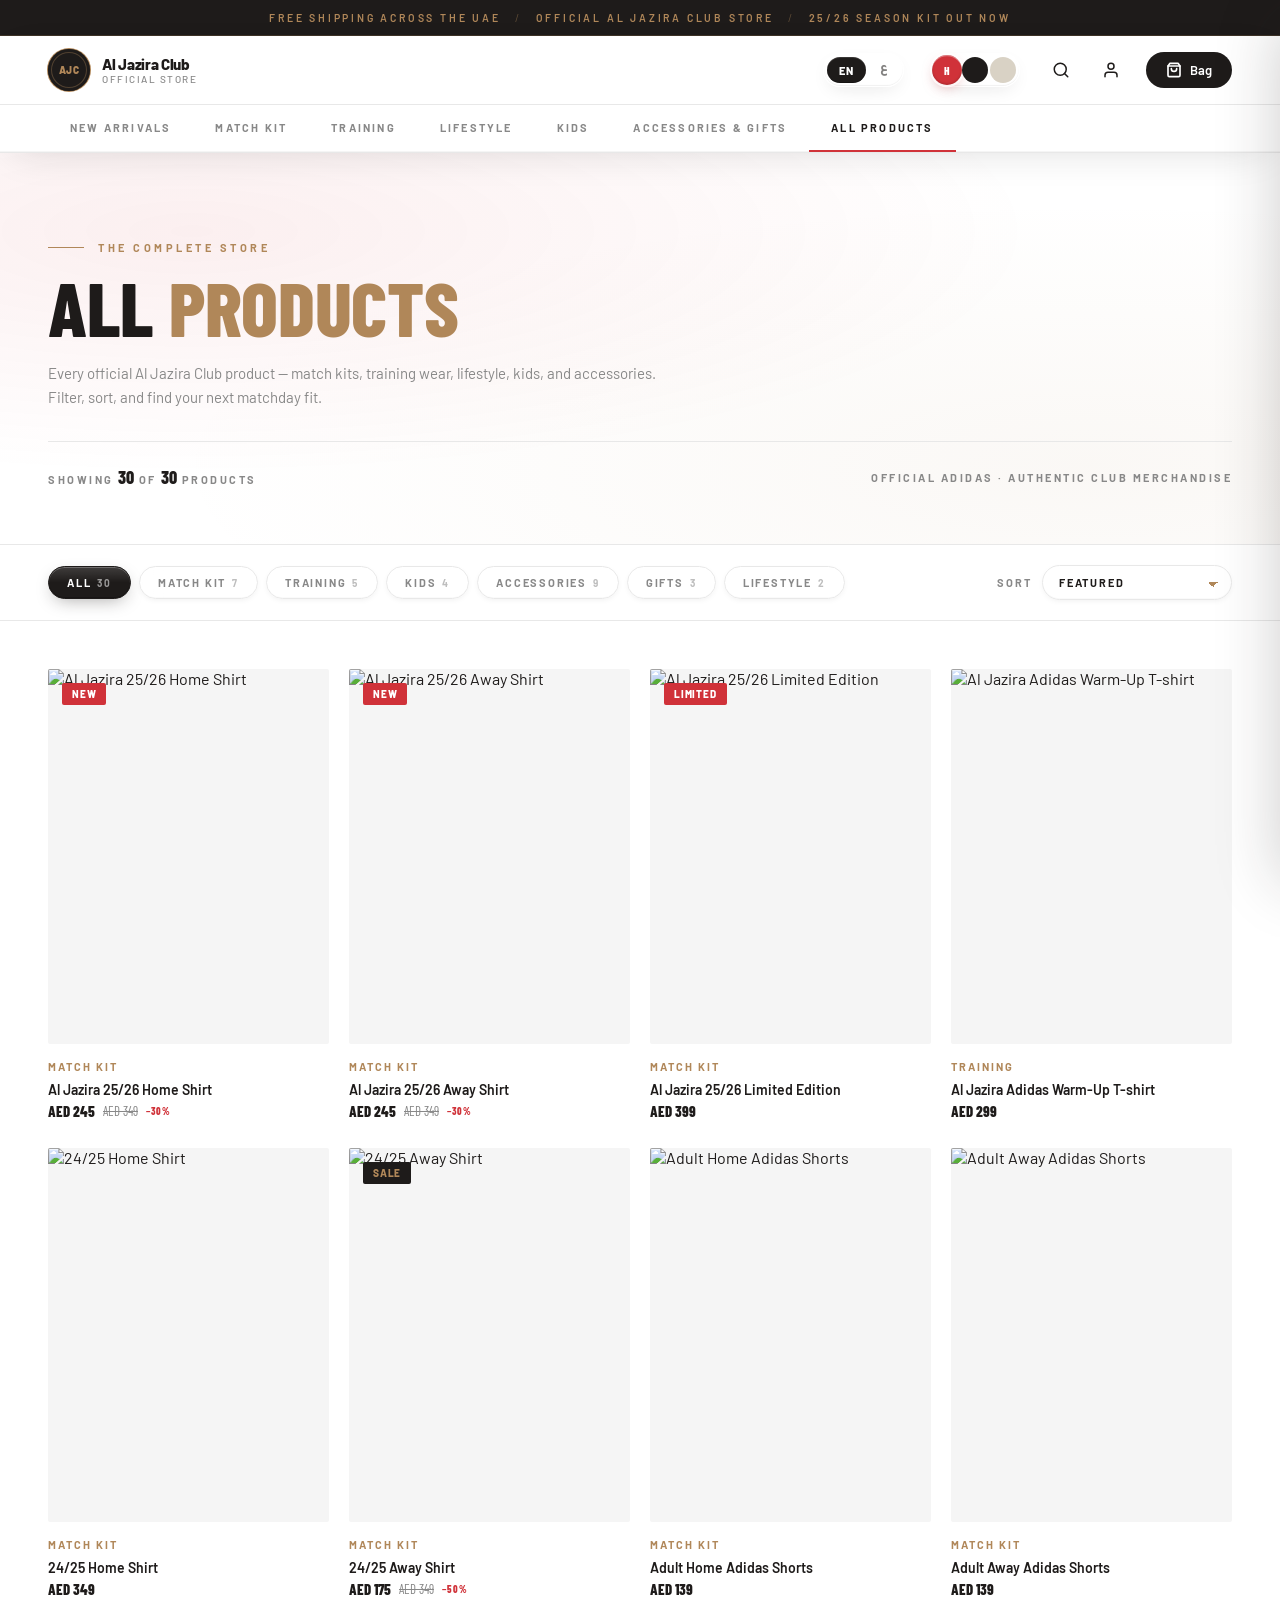
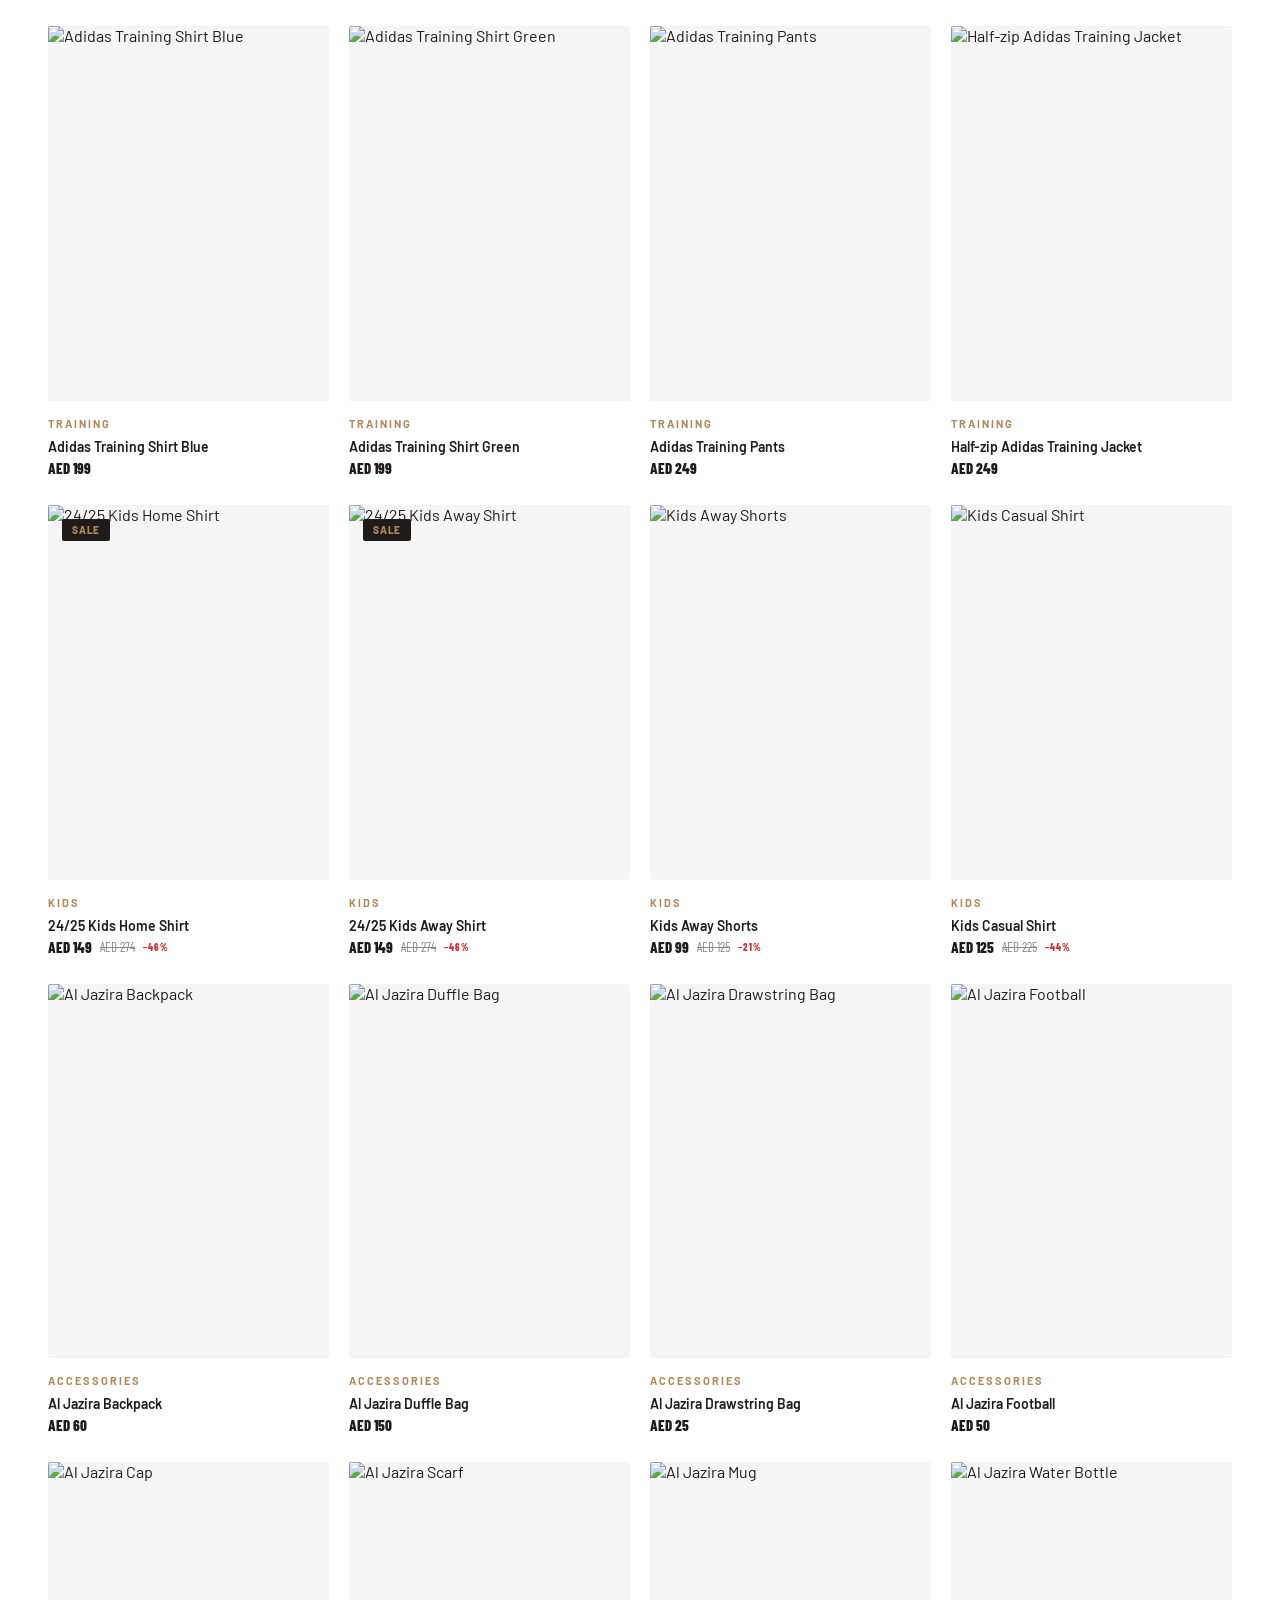
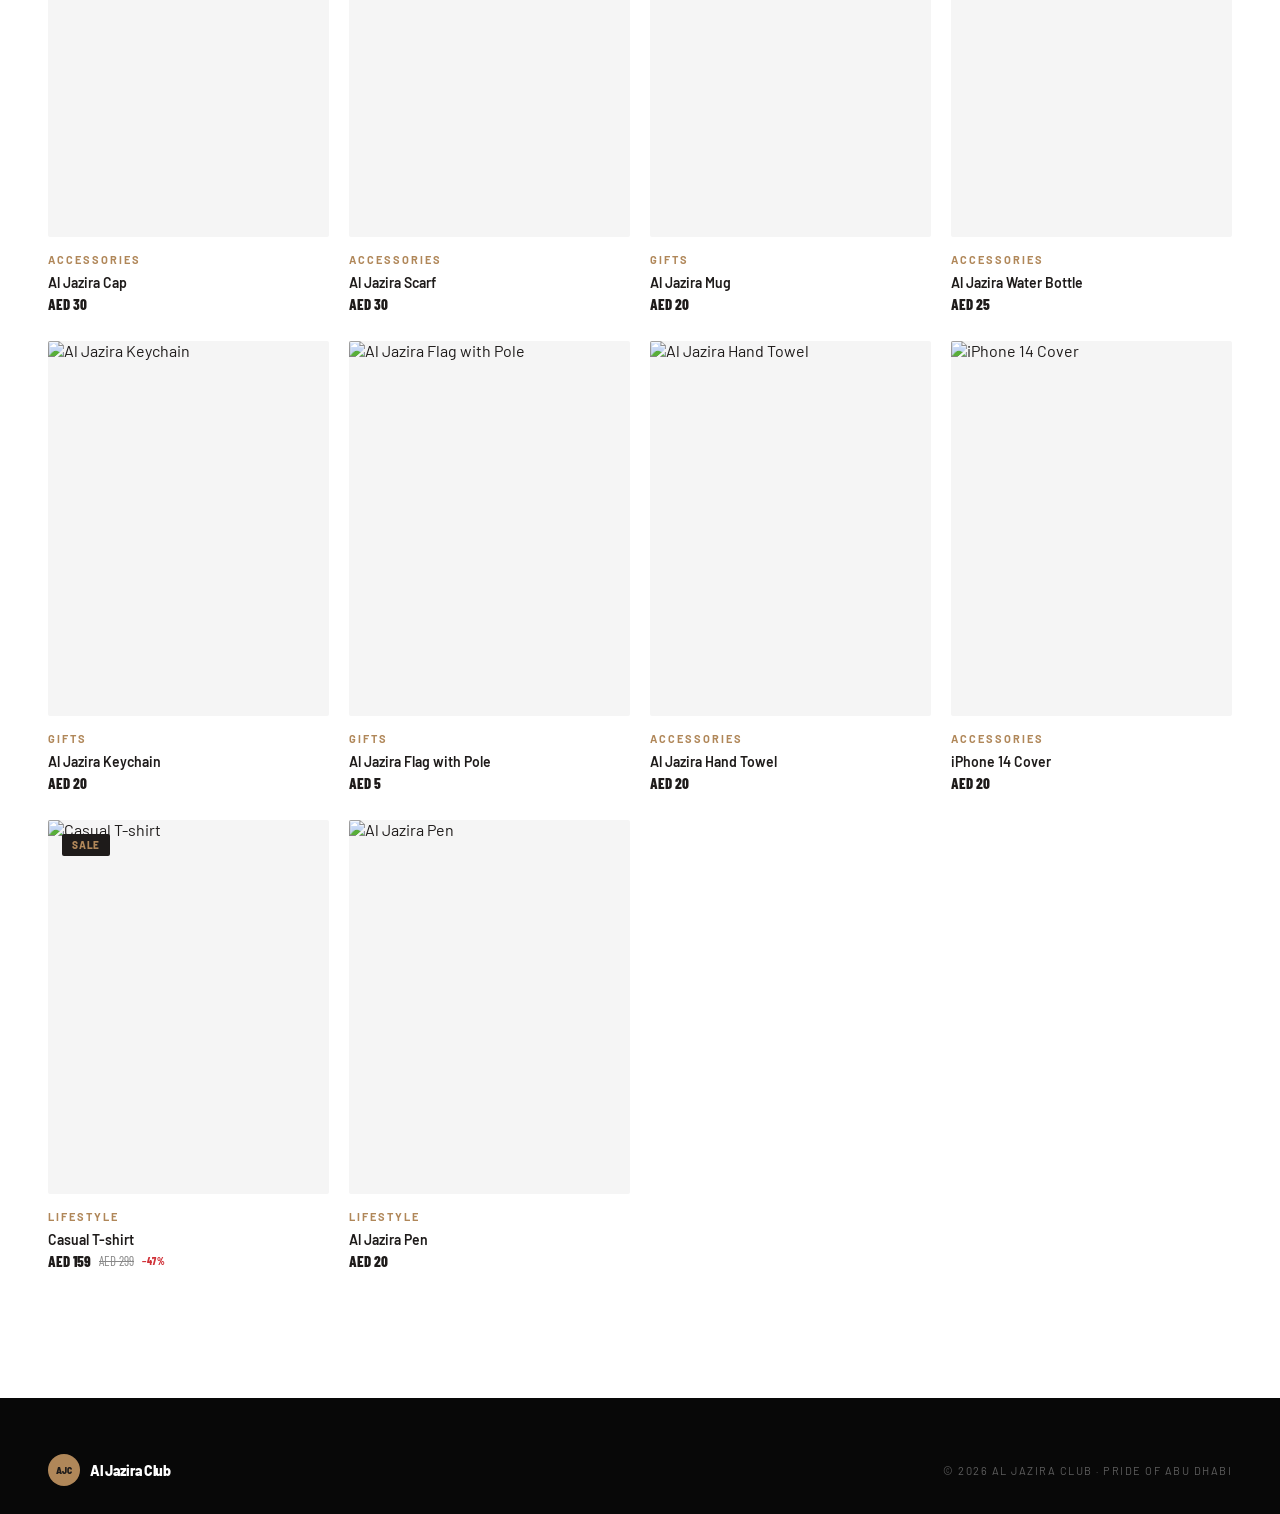
==== all-products.html @ ee6cc9b4 "Initial commit — Al Jazira Club store concept Full editorial storefront prototype: - 4 pages (home, " ====
<!DOCTYPE html>
<html lang="en">
<head>
  <meta charset="UTF-8" />
  <meta name="viewport" content="width=device-width, initial-scale=1.0" />
  <title>All Products — Al Jazira Club Official Store</title>
  <script>try{
    var h=document.documentElement;
    h.setAttribute('data-theme',localStorage.getItem('ajc-theme')||'home');
    var l=localStorage.getItem('ajc-lang')||'en';
    h.setAttribute('data-lang',l);
    h.setAttribute('lang',l);
    h.setAttribute('dir',l==='ar'?'rtl':'ltr');
  }catch(e){}</script>
  <link rel="preconnect" href="https://fonts.googleapis.com" />
  <link rel="preconnect" href="https://fonts.gstatic.com" crossorigin />
  <link href="https://fonts.googleapis.com/css2?family=Barlow:wght@300;400;500;600;700;800;900&family=Barlow+Condensed:wght@500;600;700;800;900&display=swap" rel="stylesheet" />
  <link rel="stylesheet" href="lang.css" />
  <script src="lang.js" defer></script>
  <style>
    *, *::before, *::after { box-sizing: border-box; margin: 0; padding: 0; }

    :root {
      --gold: #D03239;
      --gold-dark: #a82026;
      --bronze: #B08759;
      --bronze-dark: #8f6c43;
      --dark: #1E1B1A;
      --charcoal: #2a2724;
      --mid: #888;
      --light: #f5f5f5;
      --border: #e8e8e8;
      --white: #ffffff;
      --font: 'Barlow', sans-serif;
      --font-display: 'Barlow Condensed', 'Barlow', sans-serif;
      --surface: #ffffff;
      --surface-nav: rgba(255,255,255,0.96);
      --surface-elevated: #f5f5f5;
      --ink: #1E1B1A;
      --ink-muted: #888;
      --rule: #e8e8e8;
    }
    html[data-theme="home"] {
      --surface: #ffffff;
      --surface-nav: rgba(255,255,255,0.96);
      --surface-elevated: #f5f5f5;
      --ink: #1E1B1A;
      --ink-muted: #888;
      --rule: #e8e8e8;
    }
    html[data-theme="away"] {
      --surface: #15120f;
      --surface-nav: rgba(15,13,12,0.92);
      --surface-elevated: #221e1a;
      --ink: #f4eee5;
      --ink-muted: rgba(244,238,229,0.45);
      --rule: rgba(176,135,89,0.18);
      --light: #221e1a;
      --border: rgba(244,238,229,0.08);
      --mid: rgba(244,238,229,0.45);
      --dark: #f4eee5;
      --charcoal: #e5dccb;
    }
    html[data-theme="third"] {
      --surface: #ece6d9;
      --surface-nav: rgba(236,230,217,0.94);
      --surface-elevated: #e0d9c7;
      --ink: #2a2216;
      --ink-muted: #7a6d52;
      --rule: rgba(176,135,89,0.28);
      --light: #e0d9c7;
      --border: rgba(42,34,22,0.12);
    }

    html { scroll-behavior: smooth; }
    body {
      font-family: var(--font);
      background: var(--surface);
      color: var(--ink);
      overflow-x: hidden;
      transition: background 0.35s ease, color 0.35s ease;
    }

    a { color: inherit; }

    /* ANNOUNCEMENT */
    .announcement {
      background: #1E1B1A;
      text-align: center;
      padding: 11px 20px;
      font-size: 10.5px;
      font-weight: 600;
      letter-spacing: 2.8px;
      text-transform: uppercase;
      color: var(--bronze);
      border-bottom: 1px solid rgba(176,135,89,0.22);
    }
    .announcement .sep { color: rgba(176,135,89,0.45); margin: 0 14px; font-weight: 400; }
    html[data-theme="third"] .announcement { background: #2a2216; color: #d9d2c5; border-bottom-color: rgba(176,135,89,0.35); }

    /* NAV (glass) */
    nav.glass-nav {
      position: sticky;
      top: 0;
      z-index: 200;
      background: rgba(255,255,255,0.55);
      backdrop-filter: blur(24px) saturate(1.8);
      -webkit-backdrop-filter: blur(24px) saturate(1.8);
      border-bottom: 1px solid var(--rule);
      box-shadow:
        inset 0 1px 0 rgba(255,255,255,0.85),
        inset 0 -1px 0 rgba(0,0,0,0.04),
        0 10px 40px -16px rgba(30,27,26,0.18);
      transition: background 0.35s ease, border-color 0.35s ease;
    }
    html[data-theme="away"] nav.glass-nav {
      background: rgba(21,18,15,0.55);
      box-shadow:
        inset 0 1px 0 rgba(244,238,229,0.14),
        inset 0 -1px 0 rgba(0,0,0,0.4),
        0 14px 50px -18px rgba(0,0,0,0.6);
    }
    html[data-theme="third"] nav.glass-nav {
      background: rgba(236,230,217,0.55);
      box-shadow:
        inset 0 1px 0 rgba(255,255,255,0.85),
        inset 0 -1px 0 rgba(42,34,22,0.08),
        0 10px 40px -16px rgba(42,34,22,0.18);
    }

    .nav-top {
      display: flex;
      align-items: center;
      justify-content: space-between;
      padding: 0 48px;
      height: 68px;
    }
    .nav-logo {
      display: flex;
      align-items: center;
      gap: 12px;
      text-decoration: none;
    }
    .logo-badge {
      width: 42px;
      height: 42px;
      background: #1E1B1A;
      border-radius: 50%;
      display: flex;
      align-items: center;
      justify-content: center;
      position: relative;
      overflow: hidden;
      box-shadow: 0 0 0 1px var(--bronze), inset 0 0 0 3px #1E1B1A, inset 0 0 0 4px rgba(176,135,89,0.35);
    }
    .logo-badge::after {
      content: 'AJC';
      color: var(--bronze);
      font-size: 10px;
      font-weight: 900;
      letter-spacing: 0.5px;
    }
    .logo-text { display: flex; flex-direction: column; line-height: 1; }
    .logo-text strong { font-size: 15px; font-weight: 800; color: var(--ink); letter-spacing: -0.3px; }
    .logo-text span { font-size: 10px; font-weight: 500; color: var(--mid); letter-spacing: 1.5px; text-transform: uppercase; margin-top: 2px; }

    .nav-actions { display: flex; align-items: center; gap: 20px; }
    .nav-icon-btn {
      background: none;
      border: none;
      cursor: pointer;
      padding: 6px;
      color: var(--ink);
      display: flex;
      align-items: center;
      justify-content: center;
      border-radius: 50%;
      transition: background 0.15s;
    }
    .nav-icon-btn:hover { background: var(--light); }

    .cart-btn {
      display: flex;
      align-items: center;
      gap: 8px;
      background: #1E1B1A;
      color: #ffffff;
      border: none;
      border-radius: 100px;
      padding: 10px 20px;
      font-family: var(--font);
      font-size: 13px;
      font-weight: 600;
      cursor: pointer;
      transition: background 0.2s;
      text-decoration: none;
    }
    html[data-theme="away"] .cart-btn { background: var(--gold); }
    html[data-theme="third"] .cart-btn { background: #2a2216; color: #ece6d9; }
    .cart-btn:hover { background: var(--charcoal); }
    .cart-count {
      background: var(--gold);
      color: var(--white);
      border-radius: 50%;
      width: 18px;
      height: 18px;
      font-size: 10px;
      font-weight: 800;
      display: flex;
      align-items: center;
      justify-content: center;
    }

    .nav-cats {
      border-top: 1px solid var(--rule);
      display: flex;
      align-items: center;
      padding: 0 48px;
      gap: 0;
      overflow-x: auto;
      scrollbar-width: none;
    }
    .nav-cats::-webkit-scrollbar { display: none; }
    .nav-cat {
      text-decoration: none;
      color: var(--mid);
      font-size: 11px;
      font-weight: 700;
      letter-spacing: 2.2px;
      text-transform: uppercase;
      padding: 16px 22px;
      border-bottom: 2px solid transparent;
      transition: color 0.2s, border-color 0.2s;
      white-space: nowrap;
    }
    .nav-cat:hover { color: var(--ink); border-color: var(--bronze); }
    .nav-cat.active { color: var(--ink); border-color: var(--gold); }

    /* KIT THEME TOGGLE */
    .kit-theme.glass-pill {
      display: inline-flex;
      align-items: center;
      gap: 2px;
      padding: 3px;
      margin-right: 6px;
      background: rgba(255,255,255,0.4);
      backdrop-filter: blur(18px) saturate(1.8);
      -webkit-backdrop-filter: blur(18px) saturate(1.8);
      border: 1px solid rgba(255,255,255,0.7);
      border-radius: 100px;
      box-shadow:
        inset 0 1px 0 rgba(255,255,255,0.9),
        inset 0 -1px 1px rgba(0,0,0,0.06),
        0 6px 20px -8px rgba(30,27,26,0.14);
    }
    html[data-theme="away"] .kit-theme.glass-pill {
      background: rgba(21,18,15,0.5);
      border-color: rgba(176,135,89,0.25);
      box-shadow:
        inset 0 1px 0 rgba(244,238,229,0.18),
        inset 0 -1px 1px rgba(0,0,0,0.5),
        0 6px 20px -8px rgba(0,0,0,0.5);
    }
    html[data-theme="third"] .kit-theme.glass-pill {
      background: rgba(236,230,217,0.55);
      border-color: rgba(176,135,89,0.35);
    }
    .kit-theme-btn {
      position: relative;
      width: 26px;
      height: 26px;
      border: none;
      border-radius: 50%;
      cursor: pointer;
      padding: 0;
      display: flex;
      align-items: center;
      justify-content: center;
      font-family: var(--font-display);
      font-size: 10px;
      font-weight: 800;
      letter-spacing: 0.5px;
      color: transparent;
      transition: transform 0.2s, box-shadow 0.2s;
    }
    .kit-theme-btn[data-mode="home"]  { background: #D03239; color: #fff; }
    .kit-theme-btn[data-mode="away"]  { background: #1E1B1A; color: #B08759; }
    .kit-theme-btn[data-mode="third"] { background: #d9d2c5; color: #2a2216; }
    .kit-theme-btn::after { content: attr(data-label); color: inherit; opacity: 0; transition: opacity 0.2s; }
    .kit-theme-btn.active {
      transform: scale(1.15);
      box-shadow:
        inset 0 1px 0 rgba(255,255,255,0.35),
        inset 0 -1px 2px rgba(0,0,0,0.18),
        0 0 0 2px rgba(255,255,255,0.7),
        0 4px 12px -4px rgba(208,50,57,0.5);
    }
    html[data-theme="away"] .kit-theme-btn.active {
      box-shadow:
        inset 0 1px 0 rgba(255,255,255,0.18),
        inset 0 -1px 2px rgba(0,0,0,0.5),
        0 0 0 2px rgba(21,18,15,0.8),
        0 4px 14px -4px rgba(208,50,57,0.55);
    }
    .kit-theme-btn.active::after,
    .kit-theme-btn:hover::after { opacity: 1; }

    /* PAGE HERO */
    .page-hero {
      position: relative;
      padding: 88px 48px 56px;
      border-bottom: 1px solid var(--rule);
      overflow: hidden;
    }
    .page-hero::before {
      content: '';
      position: absolute;
      inset: 0;
      background:
        radial-gradient(ellipse at 15% 20%, rgba(208,50,57,0.08) 0%, rgba(208,50,57,0) 55%),
        radial-gradient(ellipse at 85% 80%, rgba(176,135,89,0.06) 0%, rgba(176,135,89,0) 60%);
      pointer-events: none;
    }
    html[data-theme="away"] .page-hero::before {
      background:
        radial-gradient(ellipse at 15% 20%, rgba(208,50,57,0.16) 0%, rgba(208,50,57,0) 55%),
        radial-gradient(ellipse at 85% 80%, rgba(176,135,89,0.1) 0%, rgba(176,135,89,0) 60%);
    }
    .page-hero-inner {
      max-width: 1400px;
      margin: 0 auto;
      position: relative;
    }
    .page-hero-kicker {
      display: flex;
      align-items: center;
      gap: 14px;
      font-size: 11px;
      font-weight: 700;
      letter-spacing: 3.5px;
      text-transform: uppercase;
      color: var(--bronze);
      margin-bottom: 18px;
    }
    .page-hero-kicker::before {
      content: '';
      width: 36px;
      height: 1px;
      background: var(--bronze);
    }
    .page-hero-title {
      font-family: var(--font-display);
      font-size: clamp(52px, 6vw, 92px);
      font-weight: 800;
      letter-spacing: -0.3px;
      line-height: 0.9;
      color: var(--ink);
      text-transform: uppercase;
      margin-bottom: 20px;
    }
    .page-hero-title em { font-style: normal; color: var(--bronze); }
    .page-hero-sub {
      font-size: 15px;
      color: var(--ink-muted);
      max-width: 620px;
      line-height: 1.6;
    }
    .page-hero-meta {
      display: flex;
      justify-content: space-between;
      align-items: center;
      margin-top: 32px;
      padding-top: 24px;
      border-top: 1px solid var(--rule);
      font-size: 11px;
      font-weight: 700;
      letter-spacing: 2.5px;
      text-transform: uppercase;
      color: var(--ink-muted);
    }
    .page-hero-meta strong { color: var(--ink); font-family: var(--font-display); font-size: 18px; letter-spacing: 0; font-weight: 800; }

    /* FILTER BAR */
    .filter-bar {
      position: sticky;
      top: 111px;
      z-index: 100;
      background: rgba(255,255,255,0.7);
      backdrop-filter: blur(20px) saturate(1.8);
      -webkit-backdrop-filter: blur(20px) saturate(1.8);
      border-bottom: 1px solid var(--rule);
      box-shadow: inset 0 1px 0 rgba(255,255,255,0.85);
      transition: background 0.35s ease, border-color 0.35s ease;
    }
    html[data-theme="away"] .filter-bar {
      background: rgba(21,18,15,0.72);
      box-shadow: inset 0 1px 0 rgba(244,238,229,0.1), inset 0 -1px 0 rgba(0,0,0,0.3);
    }
    html[data-theme="third"] .filter-bar {
      background: rgba(236,230,217,0.72);
      box-shadow: inset 0 1px 0 rgba(255,255,255,0.6);
    }
    .filter-bar-inner {
      max-width: 1400px;
      margin: 0 auto;
      padding: 20px 48px;
      display: flex;
      gap: 20px;
      align-items: center;
      flex-wrap: wrap;
    }
    .filter-chips {
      display: flex;
      gap: 8px;
      flex-wrap: wrap;
      flex: 1;
    }
    .filter-chip {
      background: rgba(255,255,255,0.5);
      backdrop-filter: blur(14px) saturate(1.5);
      -webkit-backdrop-filter: blur(14px) saturate(1.5);
      border: 1px solid var(--rule);
      color: var(--ink-muted);
      padding: 9px 18px;
      font-family: var(--font);
      font-size: 11px;
      font-weight: 700;
      letter-spacing: 1.8px;
      text-transform: uppercase;
      cursor: pointer;
      border-radius: 100px;
      box-shadow:
        inset 0 1px 0 rgba(255,255,255,0.8),
        inset 0 -1px 0 rgba(0,0,0,0.02),
        0 2px 6px -2px rgba(30,27,26,0.08);
      transition: background 0.2s, border-color 0.2s, color 0.2s, box-shadow 0.25s;
      white-space: nowrap;
    }
    html[data-theme="away"] .filter-chip {
      background: rgba(244,238,229,0.04);
      box-shadow: inset 0 1px 0 rgba(244,238,229,0.08), inset 0 -1px 0 rgba(0,0,0,0.25);
    }
    .filter-chip:hover { border-color: var(--bronze); color: var(--ink); background: rgba(176,135,89,0.08); }
    .filter-chip.active {
      background:
        linear-gradient(180deg, rgba(255,255,255,0.15) 0%, rgba(255,255,255,0) 50%),
        var(--ink);
      color: var(--surface);
      border-color: var(--ink);
      box-shadow:
        inset 0 1px 0 rgba(255,255,255,0.25),
        inset 0 -1px 0 rgba(0,0,0,0.25),
        0 6px 18px -6px rgba(30,27,26,0.4);
    }
    html[data-theme="away"] .filter-chip.active {
      background:
        linear-gradient(180deg, rgba(255,255,255,0.25) 0%, rgba(255,255,255,0) 50%),
        var(--bronze);
      color: #1E1B1A;
      border-color: var(--bronze);
    }
    .filter-chip .count {
      opacity: 0.55;
      margin-left: 6px;
      font-size: 10px;
    }

    .filter-sort {
      display: flex;
      align-items: center;
      gap: 10px;
      font-size: 11px;
      font-weight: 700;
      letter-spacing: 2px;
      text-transform: uppercase;
      color: var(--ink-muted);
    }
    .sort-select {
      background-color: rgba(255,255,255,0.5);
      backdrop-filter: blur(14px) saturate(1.5);
      -webkit-backdrop-filter: blur(14px) saturate(1.5);
      border: 1px solid var(--rule);
      color: var(--ink);
      padding: 10px 36px 10px 16px;
      font-family: var(--font);
      font-size: 11px;
      font-weight: 700;
      letter-spacing: 1.8px;
      text-transform: uppercase;
      border-radius: 100px;
      cursor: pointer;
      appearance: none;
      background-image: linear-gradient(45deg, transparent 50%, var(--bronze) 50%), linear-gradient(135deg, var(--bronze) 50%, transparent 50%);
      background-position: calc(100% - 18px) 55%, calc(100% - 13px) 55%;
      background-size: 5px 5px, 5px 5px;
      background-repeat: no-repeat;
      box-shadow:
        inset 0 1px 0 rgba(255,255,255,0.8),
        inset 0 -1px 0 rgba(0,0,0,0.02),
        0 2px 6px -2px rgba(30,27,26,0.08);
      transition: border-color 0.2s, background-color 0.2s;
    }
    .sort-select:hover { border-color: var(--bronze); }
    html[data-theme="away"] .sort-select {
      background-color: rgba(244,238,229,0.04);
      box-shadow: inset 0 1px 0 rgba(244,238,229,0.08), inset 0 -1px 0 rgba(0,0,0,0.25);
    }

    /* PRODUCT GRID */
    .products-section {
      max-width: 1400px;
      margin: 0 auto;
      padding: 48px;
    }
    .product-grid {
      display: grid;
      grid-template-columns: repeat(4, 1fr);
      gap: 28px 20px;
    }
    .product-card {
      cursor: pointer;
      text-decoration: none;
      color: var(--ink);
      display: block;
    }
    .product-img {
      aspect-ratio: 3/4;
      background: var(--surface-elevated);
      border-radius: 2px;
      overflow: hidden;
      position: relative;
      margin-bottom: 16px;
      transition: box-shadow 0.3s ease;
    }
    .product-card:hover .product-img {
      box-shadow: 0 0 0 1px var(--bronze), 0 18px 40px -18px rgba(30,27,26,0.35);
    }
    .product-img img {
      width: 100%;
      height: 100%;
      object-fit: cover;
      transition: transform 0.5s ease;
    }
    .product-card:hover .product-img img { transform: scale(1.04); }

    .product-badge {
      position: absolute;
      top: 14px;
      left: 14px;
      background: var(--gold);
      color: var(--white);
      font-size: 10px;
      font-weight: 800;
      letter-spacing: 0.8px;
      text-transform: uppercase;
      padding: 5px 10px;
      border-radius: 2px;
    }
    .product-badge.sale { background: #1E1B1A; color: var(--bronze); }

    .product-wishlist {
      position: absolute;
      top: 14px;
      right: 14px;
      width: 36px;
      height: 36px;
      background: rgba(255,255,255,0.55);
      backdrop-filter: blur(14px) saturate(1.8);
      -webkit-backdrop-filter: blur(14px) saturate(1.8);
      border: 1px solid rgba(255,255,255,0.7);
      border-radius: 50%;
      display: flex;
      align-items: center;
      justify-content: center;
      opacity: 0;
      transform: translateY(-4px);
      transition: opacity 0.25s, transform 0.25s, background 0.2s;
      cursor: pointer;
      font-size: 15px;
      color: #1E1B1A;
      box-shadow:
        inset 0 1px 0 rgba(255,255,255,0.9),
        inset 0 -1px 0 rgba(0,0,0,0.05),
        0 6px 16px -6px rgba(30,27,26,0.25);
    }
    .product-card:hover .product-wishlist { opacity: 1; transform: translateY(0); }
    .product-wishlist:hover { background: rgba(255,255,255,0.8); color: var(--gold); }

    .product-name {
      font-size: 14px;
      font-weight: 600;
      color: var(--ink);
      margin-bottom: 4px;
    }
    .product-category {
      font-size: 11px;
      font-weight: 700;
      letter-spacing: 2px;
      text-transform: uppercase;
      color: var(--bronze);
      margin-bottom: 8px;
    }
    .product-price { display: flex; align-items: center; gap: 8px; }
    .price-current { font-size: 15px; font-weight: 800; color: var(--ink); }
    .price-original { font-size: 13px; color: var(--ink-muted); text-decoration: line-through; }
    .price-save { font-size: 10px; font-weight: 800; letter-spacing: 1px; text-transform: uppercase; color: var(--gold); }

    .empty-state {
      grid-column: 1 / -1;
      text-align: center;
      padding: 80px 20px;
      color: var(--ink-muted);
    }
    .empty-state h3 {
      font-family: var(--font-display);
      font-size: 32px;
      text-transform: uppercase;
      color: var(--ink);
      margin-bottom: 8px;
    }

    /* FOOTER (minimal) */
    footer {
      background: #080808;
      padding: 56px 48px 28px;
      margin-top: 80px;
    }
    .footer-inner {
      max-width: 1400px;
      margin: 0 auto;
      display: flex;
      justify-content: space-between;
      align-items: center;
      flex-wrap: wrap;
      gap: 20px;
    }
    .footer-brand { display: flex; align-items: center; gap: 10px; }
    .footer-logo-badge {
      width: 32px;
      height: 32px;
      background: var(--bronze);
      border-radius: 50%;
      display: flex;
      align-items: center;
      justify-content: center;
      font-size: 8.5px;
      font-weight: 900;
      color: #1E1B1A;
      letter-spacing: 0.3px;
    }
    .footer-logo-text { font-size: 14px; font-weight: 800; color: #fff; letter-spacing: -0.3px; }
    .footer-copy { font-size: 11px; color: rgba(255,255,255,0.35); letter-spacing: 1.5px; text-transform: uppercase; }

    /* CART DRAWER */
    .cart-overlay {
      position: fixed;
      inset: 0;
      background: rgba(0,0,0,0.5);
      z-index: 400;
      opacity: 0;
      pointer-events: none;
      transition: opacity 0.3s ease;
    }
    .cart-overlay.open { opacity: 1; pointer-events: all; }
    .cart-drawer {
      position: fixed;
      top: 0;
      right: 0;
      bottom: 0;
      width: 420px;
      max-width: 100vw;
      background: var(--surface);
      color: var(--ink);
      z-index: 500;
      display: flex;
      flex-direction: column;
      transform: translateX(100%);
      transition: transform 0.35s cubic-bezier(0.4,0,0.2,1);
    }
    .cart-drawer.open { transform: translateX(0); }
    .cart-drawer.glass-drawer {
      background: rgba(255,255,255,0.72);
      backdrop-filter: blur(30px) saturate(1.8);
      -webkit-backdrop-filter: blur(30px) saturate(1.8);
      border-left: 1px solid rgba(255,255,255,0.6);
      box-shadow:
        inset 1px 0 0 rgba(255,255,255,0.9),
        -20px 0 60px -20px rgba(30,27,26,0.22);
    }
    html[data-theme="away"] .cart-drawer.glass-drawer {
      background: rgba(21,18,15,0.75);
      border-left-color: rgba(176,135,89,0.25);
      box-shadow:
        inset 1px 0 0 rgba(244,238,229,0.12),
        -20px 0 60px -20px rgba(0,0,0,0.7);
    }
    .cart-drawer-header {
      display: flex;
      align-items: center;
      justify-content: space-between;
      padding: 24px 24px 20px;
      border-bottom: 1px solid var(--rule);
    }
    .cart-drawer-title { font-size: 17px; font-weight: 800; color: var(--ink); }
    .cart-close-btn {
      background: none;
      border: none;
      cursor: pointer;
      padding: 6px;
      color: var(--ink);
      border-radius: 50%;
      display: flex;
      align-items: center;
      justify-content: center;
    }
    .cart-items {
      flex: 1;
      overflow-y: auto;
      padding: 16px 24px;
    }
    .cart-empty {
      display: flex;
      flex-direction: column;
      align-items: center;
      justify-content: center;
      height: 100%;
      gap: 12px;
      color: var(--ink-muted);
    }
    .cart-empty-icon { font-size: 48px; opacity: 0.4; }
    .cart-item {
      display: flex;
      gap: 14px;
      padding: 16px 0;
      border-bottom: 1px solid var(--rule);
    }
    .cart-item:last-child { border-bottom: none; }
    .cart-item-img {
      width: 72px;
      height: 72px;
      border-radius: 8px;
      object-fit: cover;
      background: var(--surface-elevated);
      flex-shrink: 0;
    }
    .cart-item-info { flex: 1; }
    .cart-item-name {
      font-size: 13px;
      font-weight: 600;
      color: var(--ink);
      margin-bottom: 4px;
      line-height: 1.3;
    }
    .cart-item-cat {
      font-size: 11px;
      color: var(--ink-muted);
      margin-bottom: 10px;
    }
    .cart-item-controls {
      display: flex;
      align-items: center;
      gap: 10px;
    }
    .qty-btn {
      width: 26px;
      height: 26px;
      border: 1.5px solid var(--rule);
      border-radius: 6px;
      background: none;
      cursor: pointer;
      font-size: 14px;
      font-weight: 700;
      color: var(--ink);
      display: flex;
      align-items: center;
      justify-content: center;
    }
    .qty-num { font-size: 13px; font-weight: 700; min-width: 16px; text-align: center; }
    .cart-item-price {
      font-size: 14px;
      font-weight: 800;
      color: var(--ink);
      align-self: flex-start;
      padding-top: 2px;
      flex-shrink: 0;
    }
    .cart-item-remove {
      background: none;
      border: none;
      cursor: pointer;
      color: var(--ink-muted);
      font-size: 16px;
      align-self: flex-start;
      padding: 2px;
    }
    .cart-footer {
      border-top: 1px solid var(--rule);
      padding: 20px 24px 28px;
    }
    .cart-subtotal {
      display: flex;
      justify-content: space-between;
      align-items: center;
      margin-bottom: 16px;
    }
    .cart-subtotal-label { font-size: 13px; color: var(--ink-muted); font-weight: 500; }
    .cart-subtotal-amount { font-size: 18px; font-weight: 800; color: var(--ink); }
    .cart-checkout-btn {
      width: 100%;
      background: var(--ink);
      color: var(--surface);
      border: none;
      border-radius: 12px;
      padding: 15px;
      font-family: var(--font);
      font-size: 13px;
      font-weight: 700;
      cursor: pointer;
      margin-bottom: 10px;
    }
    .cart-continue-btn {
      width: 100%;
      background: none;
      border: 1.5px solid var(--rule);
      border-radius: 12px;
      padding: 14px;
      font-family: var(--font);
      font-size: 13px;
      font-weight: 600;
      color: var(--ink-muted);
      cursor: pointer;
    }

    /* SEARCH */
    .search-overlay {
      position: fixed;
      inset: 0;
      background: rgba(0,0,0,0.6);
      z-index: 300;
      display: flex;
      align-items: flex-start;
      justify-content: center;
      padding-top: 120px;
      opacity: 0;
      pointer-events: none;
      transition: opacity 0.25s ease;
    }
    .search-overlay.open { opacity: 1; pointer-events: all; }
    .search-box {
      background: var(--surface);
      color: var(--ink);
      border-radius: 16px;
      width: 600px;
      max-width: 90vw;
      overflow: hidden;
      box-shadow: 0 24px 80px rgba(0,0,0,0.3);
      transform: translateY(-10px);
      transition: transform 0.25s ease;
    }
    .search-overlay.open .search-box { transform: translateY(0); }
    .search-input-wrap {
      display: flex;
      align-items: center;
      gap: 12px;
      padding: 20px 24px;
      border-bottom: 1px solid var(--rule);
    }
    .search-input {
      flex: 1;
      border: none;
      outline: none;
      font-family: var(--font);
      font-size: 18px;
      font-weight: 500;
      color: var(--ink);
      background: transparent;
    }
    .search-close {
      background: none;
      border: none;
      cursor: pointer;
      color: var(--ink-muted);
      font-size: 20px;
      padding: 4px;
    }
    .search-results {
      padding: 16px 24px 20px;
      max-height: 400px;
      overflow-y: auto;
    }
    .search-result-item {
      display: flex;
      align-items: center;
      gap: 12px;
      padding: 10px 0;
      border-bottom: 1px solid var(--rule);
      cursor: pointer;
    }
    .search-result-item:last-child { border-bottom: none; }
    .search-result-img {
      width: 44px;
      height: 44px;
      border-radius: 6px;
      object-fit: cover;
      background: var(--surface-elevated);
      flex-shrink: 0;
    }
    .search-result-name { font-size: 13px; font-weight: 600; color: var(--ink); }
    .search-result-price { font-size: 12px; color: var(--ink-muted); margin-top: 2px; }
    .search-no-results { font-size: 14px; color: var(--ink-muted); padding: 16px 0; }

    /* SCROLL-TO-TOP */
    .scroll-top {
      position: fixed;
      bottom: 28px;
      right: 28px;
      z-index: 80;
      width: 48px;
      height: 48px;
      border-radius: 50%;
      background: rgba(255,255,255,0.55);
      backdrop-filter: blur(22px) saturate(1.8);
      -webkit-backdrop-filter: blur(22px) saturate(1.8);
      border: 1px solid rgba(255,255,255,0.7);
      box-shadow:
        inset 0 1px 0 rgba(255,255,255,0.9),
        inset 0 -1px 2px rgba(0,0,0,0.08),
        0 12px 30px -10px rgba(30,27,26,0.25);
      display: flex;
      align-items: center;
      justify-content: center;
      cursor: pointer;
      color: var(--ink);
      font-size: 18px;
      opacity: 0;
      transform: translateY(8px);
      pointer-events: none;
      transition: opacity 0.25s ease, transform 0.25s ease;
    }
    .scroll-top.visible { opacity: 1; transform: translateY(0); pointer-events: auto; }
    html[data-theme="away"] .scroll-top {
      background: rgba(21,18,15,0.6);
      border-color: rgba(176,135,89,0.3);
      color: var(--bronze);
    }

    @media (max-width: 960px) {
      .product-grid { grid-template-columns: repeat(2, 1fr); }
      .page-hero { padding: 60px 28px 40px; }
      .products-section { padding: 36px 28px; }
      .filter-bar-inner { padding: 16px 28px; }
      .filter-bar { top: 68px; }
      .nav-top,
      .nav-cats,
      footer { padding-left: 28px; padding-right: 28px; }
    }

    @media (max-width: 640px) {
      .product-grid { grid-template-columns: 1fr; }
      .nav-top,
      .nav-cats,
      .page-hero,
      .products-section,
      footer { padding-left: 20px; padding-right: 20px; }
      .search-box { max-width: calc(100vw - 24px); }
    }
  </style>
</head>
<body>

  <!-- ANNOUNCEMENT -->
  <div class="announcement">
    <span data-t="announcement.line">Free Shipping Across the UAE</span><span class="sep">/</span><span data-t="announcement.line2">Official Al Jazira Club Store</span><span class="sep">/</span><span data-t="announcement.line3">25/26 Season Kit Out Now</span>
  </div>

  <!-- NAV -->
  <nav class="glass-nav">
    <div class="nav-top">
      <a class="nav-logo" href="index.html">
        <div class="logo-badge"></div>
        <div class="logo-text">
          <strong data-t="brand.full">Al Jazira Club</strong>
          <span data-t="brand.tag">Official Store</span>
        </div>
      </a>
      <div class="nav-actions">
        <div class="lang-toggle" role="tablist" aria-label="Language">
          <button class="lang-toggle-btn" data-lang="en">EN</button>
          <button class="lang-toggle-btn" data-lang="ar">ع</button>
        </div>
        <div class="kit-theme glass-pill" role="tablist" aria-label="Kit theme">
          <button class="kit-theme-btn active" data-mode="home" data-label="H" title="Home Kit"></button>
          <button class="kit-theme-btn" data-mode="away" data-label="A" title="Away Kit"></button>
          <button class="kit-theme-btn" data-mode="third" data-label="3" title="Third Kit"></button>
        </div>
        <button class="nav-icon-btn" title="Search">
          <svg width="18" height="18" viewBox="0 0 24 24" fill="none" stroke="currentColor" stroke-width="2" stroke-linecap="round" stroke-linejoin="round"><circle cx="11" cy="11" r="8"/><line x1="21" y1="21" x2="16.65" y2="16.65"/></svg>
        </button>
        <button class="nav-icon-btn" title="Account">
          <svg width="18" height="18" viewBox="0 0 24 24" fill="none" stroke="currentColor" stroke-width="2" stroke-linecap="round" stroke-linejoin="round"><path d="M20 21v-2a4 4 0 0 0-4-4H8a4 4 0 0 0-4 4v2"/><circle cx="12" cy="7" r="4"/></svg>
        </button>
        <a class="cart-btn" href="checkout.html">
          <svg width="16" height="16" viewBox="0 0 24 24" fill="none" stroke="currentColor" stroke-width="2.5" stroke-linecap="round" stroke-linejoin="round"><path d="M6 2L3 6v14a2 2 0 0 0 2 2h14a2 2 0 0 0 2-2V6l-3-4z"/><line x1="3" y1="6" x2="21" y2="6"/><path d="M16 10a4 4 0 0 1-8 0"/></svg>
          <span data-t="nav.bag">Bag</span>
        </a>
      </div>
    </div>
    <div class="nav-cats">
      <a href="index.html#section-new" class="nav-cat" data-t="nav.new">New Arrivals</a>
      <a href="index.html#section-matchkit" class="nav-cat" data-t="nav.matchkit">Match Kit</a>
      <a href="index.html#section-training" class="nav-cat" data-t="nav.training">Training</a>
      <a href="index.html#section-lifestyle" class="nav-cat" data-t="nav.lifestyle">Lifestyle</a>
      <a href="index.html#section-kids" class="nav-cat" data-t="nav.kids">Kids</a>
      <a href="index.html#section-gifts" class="nav-cat" data-t="nav.gifts">Accessories &amp; Gifts</a>
      <a href="all-products.html" class="nav-cat active" data-t="nav.all">All Products</a>
    </div>
  </nav>

  <!-- PAGE HERO -->
  <section class="page-hero">
    <div class="page-hero-inner">
      <div class="page-hero-kicker" data-t="all.kicker">The Complete Store</div>
      <h1 class="page-hero-title"><span data-t="all.title.1">All</span> <em data-t="all.title.2">Products</em></h1>
      <p class="page-hero-sub" data-t="all.sub">Every official Al Jazira Club product — match kits, training wear, lifestyle, kids, and accessories. Filter, sort, and find your next matchday fit.</p>
      <div class="page-hero-meta">
        <span><span data-t="all.showing">Showing</span> <strong id="resultCount">—</strong> <span data-t="all.of">of</span> <strong id="totalCount">—</strong> <span data-t="all.products">products</span></span>
        <span data-t="all.trust">Official Adidas · Authentic Club Merchandise</span>
      </div>
    </div>
  </section>

  <!-- FILTER BAR -->
  <div class="filter-bar">
    <div class="filter-bar-inner">
      <div class="filter-chips" id="filterChips"></div>
      <div class="filter-sort">
        <label for="sortSelect" data-t="all.sort">Sort</label>
        <select class="sort-select" id="sortSelect">
          <option value="featured" data-t="all.sort.featured">Featured</option>
          <option value="newest" data-t="all.sort.newest">Newest</option>
          <option value="price-asc" data-t="all.sort.priceasc">Price · Low to High</option>
          <option value="price-desc" data-t="all.sort.pricedesc">Price · High to Low</option>
          <option value="name" data-t="all.sort.name">Name · A–Z</option>
        </select>
      </div>
    </div>
  </div>

  <!-- PRODUCT GRID -->
  <section class="products-section">
    <div class="product-grid" id="productGrid"></div>
  </section>

  <!-- FOOTER -->
  <footer>
    <div class="footer-inner">
      <div class="footer-brand">
        <div class="footer-logo-badge">AJC</div>
        <div class="footer-logo-text" data-t="brand.full">Al Jazira Club</div>
      </div>
      <div class="footer-copy" data-t="ft.copy">© 2026 Al Jazira Club · Pride of Abu Dhabi</div>
    </div>
  </footer>

  <div class="cart-overlay" id="cartOverlay"></div>
  <div class="cart-drawer glass-drawer" id="cartDrawer">
    <div class="cart-drawer-header">
      <div class="cart-drawer-title">Your Bag <span id="cartHeaderCount" style="color:var(--ink-muted);font-weight:500;font-size:14px;"></span></div>
      <button class="cart-close-btn" id="cartCloseBtn" type="button">
        <svg width="20" height="20" viewBox="0 0 24 24" fill="none" stroke="currentColor" stroke-width="2.5" stroke-linecap="round" stroke-linejoin="round"><line x1="18" y1="6" x2="6" y2="18"/><line x1="6" y1="6" x2="18" y2="18"/></svg>
      </button>
    </div>
    <div class="cart-items" id="cartItems">
      <div class="cart-empty">
        <div class="cart-empty-icon">🛍️</div>
        <p>Your bag is empty</p>
      </div>
    </div>
    <div class="cart-footer" id="cartFooter" style="display:none;">
      <div class="cart-subtotal">
        <span class="cart-subtotal-label">Subtotal</span>
        <span class="cart-subtotal-amount" id="cartSubtotal">AED 0</span>
      </div>
      <button class="cart-checkout-btn" type="button">Proceed to Checkout →</button>
      <button class="cart-continue-btn" id="cartContinueBtn" type="button">Continue Shopping</button>
    </div>
  </div>

  <div class="search-overlay" id="searchOverlay">
    <div class="search-box">
      <div class="search-input-wrap">
        <svg width="18" height="18" viewBox="0 0 24 24" fill="none" stroke="currentColor" stroke-width="2" stroke-linecap="round" stroke-linejoin="round"><circle cx="11" cy="11" r="8"/><line x1="21" y1="21" x2="16.65" y2="16.65"/></svg>
        <input class="search-input" id="searchInput" type="text" placeholder="Search products…" />
        <button class="search-close" id="searchCloseBtn" type="button">✕</button>
      </div>
      <div class="search-results" id="searchResults"></div>
    </div>
  </div>

  <button class="scroll-top" id="scrollTop" aria-label="Scroll to top">↑</button>

  <script>
    // ── PRODUCT DATA ──
    const products = [
      { name: 'Al Jazira 25/26 Home Shirt',         category: 'Match Kit',   price: 245, originalPrice: 349, badge: 'New',     img: 'https://ajcstore.ae/cdn/shop/files/CLIN2084_13a0cf9f-f776-4a59-a301-80357d1cf744.png' },
      { name: 'Al Jazira 25/26 Away Shirt',         category: 'Match Kit',   price: 245, originalPrice: 349, badge: 'New',     img: 'https://ajcstore.ae/cdn/shop/files/CLIN1506.png' },
      { name: 'Al Jazira 25/26 Limited Edition',    category: 'Match Kit',   price: 399, badge: 'Limited',   img: 'https://ajcstore.ae/cdn/shop/files/13.png' },
      { name: 'Al Jazira Adidas Warm-Up T-shirt',   category: 'Training',    price: 299, img: 'https://ajcstore.ae/cdn/shop/files/Z8N41931copy.jpg' },
      { name: '24/25 Home Shirt',                   category: 'Match Kit',   price: 349, img: 'https://ajcstore.ae/cdn/shop/files/DSC08021copy.png' },
      { name: '24/25 Away Shirt',                   category: 'Match Kit',   price: 175, originalPrice: 349, badge: 'Sale',    img: 'https://ajcstore.ae/cdn/shop/files/DSC07872copy.png' },
      { name: 'Adult Home Adidas Shorts',            category: 'Match Kit',   price: 139, img: 'https://ajcstore.ae/cdn/shop/files/JI9515_01_laydown.jpgcopy.jpg' },
      { name: 'Adult Away Adidas Shorts',            category: 'Match Kit',   price: 139, img: 'https://ajcstore.ae/cdn/shop/files/JD0430_01_laydown.jpgcopy.jpg' },
      { name: 'Adidas Training Shirt Blue',          category: 'Training',    price: 199, img: 'https://ajcstore.ae/cdn/shop/files/JI8943_22_modelcopy.jpg' },
      { name: 'Adidas Training Shirt Green',         category: 'Training',    price: 199, img: 'https://ajcstore.ae/cdn/shop/files/JI8944_22_modelcopy_1b3a5e48-4f01-4339-97fd-5136ff94656b.jpg' },
      { name: 'Adidas Training Pants',               category: 'Training',    price: 249, img: 'https://ajcstore.ae/cdn/shop/files/xxlarg.jpg' },
      { name: 'Half-zip Adidas Training Jacket',     category: 'Training',    price: 249, img: 'https://ajcstore.ae/cdn/shop/files/DCC.jpg' },
      { name: '24/25 Kids Home Shirt',               category: 'Kids',        price: 149, originalPrice: 274, badge: 'Sale',    img: 'https://ajcstore.ae/cdn/shop/files/kidskitedit2024-25-7480copy.png' },
      { name: '24/25 Kids Away Shirt',               category: 'Kids',        price: 149, originalPrice: 274, badge: 'Sale',    img: 'https://ajcstore.ae/cdn/shop/files/kidskitedit2024-25-7737copy.png' },
      { name: 'Kids Away Shorts',                    category: 'Kids',        price: 99,  originalPrice: 125, img: 'https://ajcstore.ae/cdn/shop/files/kidskitedit2024-25-7764copy.png' },
      { name: 'Kids Casual Shirt',                   category: 'Kids',        price: 125, originalPrice: 225, img: 'https://ajcstore.ae/cdn/shop/files/kidskitedit2024-25-7462copy.png' },
      { name: 'Al Jazira Backpack',                  category: 'Accessories', price: 60,  img: 'https://ajcstore.ae/cdn/shop/files/DSC5427copy.png' },
      { name: 'Al Jazira Duffle Bag',                category: 'Accessories', price: 150, img: 'https://ajcstore.ae/cdn/shop/files/bag.png' },
      { name: 'Al Jazira Drawstring Bag',            category: 'Accessories', price: 25,  img: 'https://ajcstore.ae/cdn/shop/files/DSC5544copy.png' },
      { name: 'Al Jazira Football',                  category: 'Accessories', price: 50,  img: 'https://ajcstore.ae/cdn/shop/files/ball_1.png' },
      { name: 'Al Jazira Cap',                       category: 'Accessories', price: 30,  img: 'https://ajcstore.ae/cdn/shop/files/DSC5479copy.png' },
      { name: 'Al Jazira Scarf',                     category: 'Accessories', price: 30,  img: 'https://ajcstore.ae/cdn/shop/files/DSC5690copy.png' },
      { name: 'Al Jazira Mug',                       category: 'Gifts',       price: 20,  img: 'https://ajcstore.ae/cdn/shop/files/DSC5488copy.png' },
      { name: 'Al Jazira Water Bottle',              category: 'Accessories', price: 25,  img: 'https://ajcstore.ae/cdn/shop/files/DSC5505copy.png' },
      { name: 'Al Jazira Keychain',                  category: 'Gifts',       price: 20,  img: 'https://ajcstore.ae/cdn/shop/files/DSC5587copy.png' },
      { name: 'Al Jazira Flag with Pole',            category: 'Gifts',       price: 5,   img: 'https://ajcstore.ae/cdn/shop/files/DSC5660copy.png' },
      { name: 'Al Jazira Hand Towel',                category: 'Accessories', price: 20,  img: 'https://ajcstore.ae/cdn/shop/files/DSC5640copy.png' },
      { name: 'iPhone 14 Cover',                     category: 'Accessories', price: 20,  img: 'https://ajcstore.ae/cdn/shop/files/DSC5552copy.png' },
      { name: 'Casual T-shirt',                      category: 'Lifestyle',   price: 159, originalPrice: 299, badge: 'Sale',    img: 'https://ajcstore.ae/cdn/shop/files/Z8N7275copy.png' },
      { name: 'Al Jazira Pen',                       category: 'Lifestyle',   price: 20,  img: 'https://ajcstore.ae/cdn/shop/files/DSC5605copy.png' },
    ];

    const CART_STORAGE_KEY = 'ajc-cart-v1';
    const APPAREL_CATEGORIES = new Set(['Match Kit', 'Training', 'Kids', 'Lifestyle']);
    let cart = [];

    function getDefaultSize(category) {
      return APPAREL_CATEGORIES.has(category) ? 'M' : 'One Size';
    }

    function buildCartKey(item) {
      const base = item.id || item.name;
      const size = item.size || '';
      const meta = item.meta || '';
      return `${base}::${size}::${meta}`;
    }

    function normalizeCartItem(item) {
      const normalized = {
        ...item,
        size: item.size || getDefaultSize(item.category),
        qty: Math.max(1, Number(item.qty) || 1),
      };
      normalized.key = item.key || buildCartKey(normalized);
      return normalized;
    }

    function loadCart() {
      try {
        const raw = JSON.parse(localStorage.getItem(CART_STORAGE_KEY) || '[]');
        return Array.isArray(raw) ? raw.map(normalizeCartItem) : [];
      } catch (error) {
        return [];
      }
    }

    function saveCart() {
      try {
        localStorage.setItem(CART_STORAGE_KEY, JSON.stringify(cart));
      } catch (error) {
        // Ignore storage write errors in the static prototype.
      }
    }

    function getCartTotal() {
      return cart.reduce((sum, item) => sum + item.price * item.qty, 0);
    }

    function updateCartUI() {
      const count = cart.reduce((sum, item) => sum + item.qty, 0);
      document.querySelector('.cart-count').textContent = count;
      document.getElementById('cartHeaderCount').textContent = count > 0 ? `(${count})` : '';

      const itemsEl = document.getElementById('cartItems');
      const footerEl = document.getElementById('cartFooter');

      if (cart.length === 0) {
        itemsEl.innerHTML = `<div class="cart-empty"><div class="cart-empty-icon">🛍️</div><p>Your bag is empty</p></div>`;
        footerEl.style.display = 'none';
        return;
      }

      footerEl.style.display = 'block';
      document.getElementById('cartSubtotal').textContent = `AED ${getCartTotal().toLocaleString()}`;
      itemsEl.innerHTML = cart.map((item, idx) => `
        <div class="cart-item">
          <img class="cart-item-img" src="${item.img}" alt="${item.name}" />
          <div class="cart-item-info">
            <div class="cart-item-name">${item.name}</div>
            <div class="cart-item-cat">${[item.category, item.size].filter(Boolean).join(' · ')}</div>
            <div class="cart-item-controls">
              <button class="qty-btn" onclick="changeQty(${idx}, -1)">−</button>
              <span class="qty-num">${item.qty}</span>
              <button class="qty-btn" onclick="changeQty(${idx}, 1)">+</button>
            </div>
          </div>
          <span class="cart-item-price">AED ${(item.price * item.qty).toLocaleString()}</span>
          <button class="cart-item-remove" onclick="removeItem(${idx})">✕</button>
        </div>
      `).join('');
    }

    function changeQty(idx, delta) {
      cart[idx].qty += delta;
      if (cart[idx].qty <= 0) cart.splice(idx, 1);
      saveCart();
      updateCartUI();
    }

    function removeItem(idx) {
      cart.splice(idx, 1);
      saveCart();
      updateCartUI();
    }

    function openCart() {
      document.getElementById('cartDrawer').classList.add('open');
      document.getElementById('cartOverlay').classList.add('open');
      document.body.style.overflow = 'hidden';
    }

    function closeCart() {
      document.getElementById('cartDrawer').classList.remove('open');
      document.getElementById('cartOverlay').classList.remove('open');
      document.body.style.overflow = '';
    }

    // Read optional ?category= from URL
    const params = new URLSearchParams(window.location.search);
    const urlCategory = params.get('category');

    const state = {
      category: urlCategory || 'All',
      sort: 'featured',
    };

    // Build unique category list
    const categories = ['All', ...Array.from(new Set(products.map(p => p.category)))];
    const counts = Object.fromEntries(categories.map(c => [c, c === 'All' ? products.length : products.filter(p => p.category === c).length]));

    // map category names to translation keys so chips re-render on lang change
    const catKey = (c) => ({
      'All': 'all.filter.all',
      'Match Kit': 'all.filter.matchkit',
      'Training': 'all.filter.training',
      'Kids': 'all.filter.kids',
      'Accessories': 'all.filter.acc',
      'Gifts': 'all.filter.gifts',
      'Lifestyle': 'all.filter.lifestyle',
    })[c];

    function renderChips() {
      const el = document.getElementById('filterChips');
      el.innerHTML = categories.map(c => {
        const k = catKey(c);
        const label = k ? `<span data-t="${k}">${c}</span>` : c;
        return `
          <button class="filter-chip ${state.category === c ? 'active' : ''}" data-cat="${c}">
            ${label}<span class="count">${counts[c]}</span>
          </button>
        `;
      }).join('');
      el.querySelectorAll('.filter-chip').forEach(btn => {
        btn.addEventListener('click', () => {
          state.category = btn.dataset.cat;
          render();
        });
      });
      // Re-apply current language to newly rendered nodes
      if (window.AJCLang) window.AJCLang.apply(window.AJCLang.current());
    }

    function renderGrid() {
      let list = state.category === 'All' ? [...products] : products.filter(p => p.category === state.category);
      switch (state.sort) {
        case 'price-asc':  list.sort((a, b) => a.price - b.price); break;
        case 'price-desc': list.sort((a, b) => b.price - a.price); break;
        case 'name':       list.sort((a, b) => a.name.localeCompare(b.name)); break;
        case 'newest':     list.reverse(); break;
      }

      document.getElementById('resultCount').textContent = list.length;
      document.getElementById('totalCount').textContent = products.length;

      const grid = document.getElementById('productGrid');
      if (list.length === 0) {
        grid.innerHTML = `<div class="empty-state"><h3 data-t="all.empty.title">No products found</h3><p data-t="all.empty.sub">Try clearing the filter.</p></div>`;
        if (window.AJCLang) window.AJCLang.apply(window.AJCLang.current());
        return;
      }

      grid.innerHTML = list.map(p => {
        const save = p.originalPrice ? Math.round((1 - p.price / p.originalPrice) * 100) : 0;
        const badgeClass = p.badge === 'Sale' ? ' sale' : '';
        const badge = p.badge ? `<span class="product-badge${badgeClass}">${p.badge}</span>` : '';
        const orig = p.originalPrice ? `<span class="price-original">AED ${p.originalPrice}</span><span class="price-save">−${save}%</span>` : '';
        return `
          <a class="product-card" href="product.html?id=${products.indexOf(p)}">
            <div class="product-img">
              <img src="${p.img}" alt="${p.name}" loading="lazy" />
              ${badge}
              <div class="product-wishlist">♡</div>
            </div>
            <div class="product-category">${p.category}</div>
            <div class="product-name">${p.name}</div>
            <div class="product-price">
              <span class="price-current">AED ${p.price}</span>
              ${orig}
            </div>
          </a>
        `;
      }).join('');
    }

    function render() {
      renderChips();
      renderGrid();
    }

    document.getElementById('sortSelect').addEventListener('change', (e) => {
      state.sort = e.target.value;
      renderGrid();
    });

    render();

    // Re-render chips + apply translations on language change
    window.addEventListener('ajc-lang-change', () => render());

    cart = loadCart();
    updateCartUI();

    document.querySelector('.cart-btn').addEventListener('click', openCart);
    document.getElementById('cartCloseBtn').addEventListener('click', closeCart);
    document.getElementById('cartOverlay').addEventListener('click', closeCart);
    document.getElementById('cartContinueBtn').addEventListener('click', closeCart);
    document.querySelector('.cart-checkout-btn').addEventListener('click', () => {
      window.location.href = 'checkout.html';
    });

    const searchOverlay = document.getElementById('searchOverlay');
    const searchInput = document.getElementById('searchInput');
    const searchResults = document.getElementById('searchResults');

    document.querySelector('.nav-icon-btn[title="Search"]').addEventListener('click', () => {
      searchOverlay.classList.add('open');
      document.body.style.overflow = 'hidden';
      setTimeout(() => searchInput.focus(), 100);
      renderSearch('');
    });

    function closeSearch() {
      searchOverlay.classList.remove('open');
      document.body.style.overflow = '';
      searchInput.value = '';
    }

    document.getElementById('searchCloseBtn').addEventListener('click', closeSearch);
    searchOverlay.addEventListener('click', (event) => {
      if (event.target === searchOverlay) closeSearch();
    });
    searchInput.addEventListener('input', () => renderSearch(searchInput.value.trim().toLowerCase()));

    function renderSearch(query) {
      const matches = query === ''
        ? products.slice(0, 6)
        : products.filter((product) =>
            product.name.toLowerCase().includes(query) || product.category.toLowerCase().includes(query)
          );

      if (matches.length === 0) {
        searchResults.innerHTML = `<div class="search-no-results">No results for "${query}"</div>`;
        return;
      }

      searchResults.innerHTML = matches.map((product) => {
        const idx = products.indexOf(product);
        return `
          <div class="search-result-item" onclick="window.location='product.html?id=${idx}';">
            <img class="search-result-img" src="${product.img}" alt="${product.name}" />
            <div>
              <div class="search-result-name">${product.name}</div>
              <div class="search-result-price">${product.category} · AED ${product.price}</div>
            </div>
          </div>
        `;
      }).join('');
    }

    // ── KIT THEME SWITCHER ──
    (function initKitTheme() {
      const root = document.documentElement;
      const buttons = document.querySelectorAll('.kit-theme-btn');
      const saved = localStorage.getItem('ajc-theme') || 'home';
      const apply = (mode) => {
        root.setAttribute('data-theme', mode);
        buttons.forEach(b => b.classList.toggle('active', b.dataset.mode === mode));
        localStorage.setItem('ajc-theme', mode);
      };
      apply(saved);
      buttons.forEach(btn => btn.addEventListener('click', () => apply(btn.dataset.mode)));
    })();

    window.addEventListener('storage', (event) => {
      if (event.key !== CART_STORAGE_KEY) return;
      cart = loadCart();
      updateCartUI();
    });

    // ── SCROLL-TO-TOP ──
    (function initScrollTop() {
      const btn = document.getElementById('scrollTop');
      const onScroll = () => btn.classList.toggle('visible', window.scrollY > 480);
      window.addEventListener('scroll', onScroll, { passive: true });
      btn.addEventListener('click', () => window.scrollTo({ top: 0, behavior: 'smooth' }));
    })();
  </script>

</body>
</html>
---- lang.css ----
/* ─── Al Jazira Store — Bilingual / RTL styles ─── */

/* Arabic font loads via @import so it's available on every page that includes lang.css */
@import url('https://fonts.googleapis.com/css2?family=Tajawal:wght@400;500;700;800;900&display=swap');

html[data-lang="ar"],
html[dir="rtl"] {
  /* Swap font family to Tajawal for Arabic; keep Barlow Condensed for display numerals/English brand marks */
  --font: 'Tajawal', 'Barlow', sans-serif;
  --font-display: 'Tajawal', 'Barlow Condensed', 'Barlow', sans-serif;
}

/* Language toggle pill (matches glass-pill styling) */
.lang-toggle {
  display: inline-flex;
  align-items: center;
  padding: 3px;
  gap: 2px;
  margin-right: 6px;
  background: rgba(255,255,255,0.4);
  backdrop-filter: blur(18px) saturate(1.8);
  -webkit-backdrop-filter: blur(18px) saturate(1.8);
  border: 1px solid rgba(255,255,255,0.7);
  border-radius: 100px;
  box-shadow:
    inset 0 1px 0 rgba(255,255,255,0.9),
    inset 0 -1px 1px rgba(0,0,0,0.06),
    0 6px 20px -8px rgba(30,27,26,0.14);
}
html[data-theme="away"] .lang-toggle {
  background: rgba(21,18,15,0.5);
  border-color: rgba(176,135,89,0.25);
  box-shadow:
    inset 0 1px 0 rgba(244,238,229,0.18),
    inset 0 -1px 1px rgba(0,0,0,0.5),
    0 6px 20px -8px rgba(0,0,0,0.5);
}
html[data-theme="third"] .lang-toggle {
  background: rgba(236,230,217,0.55);
  border-color: rgba(176,135,89,0.35);
}
.lang-toggle-btn {
  background: transparent;
  border: none;
  cursor: pointer;
  padding: 5px 12px;
  min-width: 30px;
  height: 26px;
  border-radius: 100px;
  font-family: var(--font);
  font-size: 11px;
  font-weight: 800;
  letter-spacing: 1.2px;
  color: rgba(30,27,26,0.55);
  transition: background 0.2s, color 0.2s;
}
.lang-toggle-btn[data-lang="ar"] { font-family: 'Tajawal', sans-serif; font-size: 13px; letter-spacing: 0; }
html[data-theme="away"] .lang-toggle-btn { color: rgba(244,238,229,0.55); }
html[data-theme="third"] .lang-toggle-btn { color: rgba(122,109,82,1); }
.lang-toggle-btn.active {
  background: #1E1B1A;
  color: #fff;
  box-shadow:
    inset 0 1px 0 rgba(255,255,255,0.12),
    inset 0 -1px 0 rgba(0,0,0,0.3);
}
html[data-theme="away"] .lang-toggle-btn.active {
  background: var(--bronze);
  color: #1E1B1A;
}
html[data-theme="third"] .lang-toggle-btn.active {
  background: #2a2216;
  color: #ece6d9;
}

/* ─── RTL adjustments ─── */
html[dir="rtl"] {
  /* Line-height tends to be tight on Barlow-Condensed-sized Tajawal; loosen */
  line-height: 1.35;
}

/* Hero content sits on the right edge in RTL */
html[dir="rtl"] .hero-content {
  padding: 0 80px 0 0;
  margin-left: auto;
  margin-right: 0;
  text-align: right;
}
html[dir="rtl"] .hero-kicker::before { order: 1; }
html[dir="rtl"] .hero-kicker { flex-direction: row-reverse; }
html[dir="rtl"] .hero-stats {
  right: auto;
  left: 60px;
}
html[dir="rtl"] .hero-stat { text-align: left; }

/* Hero overlay gradient flip */
html[dir="rtl"] .hero-overlay {
  background:
    linear-gradient(260deg, rgba(15,13,12,0.92) 0%, rgba(15,13,12,0.55) 35%, rgba(15,13,12,0.05) 60%, rgba(15,13,12,0.35) 100%),
    linear-gradient(180deg, rgba(15,13,12,0.15) 0%, rgba(15,13,12,0) 30%, rgba(15,13,12,0) 70%, rgba(15,13,12,0.65) 100%);
}

/* Section kicker red tick flips to the right edge */
html[dir="rtl"] .section-header::before { left: auto; right: 0; }
html[dir="rtl"] .section-kicker { text-align: right; }

/* Kicker horizontal rules (section, hero, editorial, customiser, page) — flip the leading line */
html[dir="rtl"] .hero-kicker::before,
html[dir="rtl"] .editorial-kicker::before,
html[dir="rtl"] .customiser-kicker::before,
html[dir="rtl"] .page-hero-kicker::before,
html[dir="rtl"] .customiser-copy .customiser-kicker::before {
  /* Swap to trailing line (already via flex direction but set margin) */
}
html[dir="rtl"] .hero-kicker,
html[dir="rtl"] .editorial-kicker,
html[dir="rtl"] .customiser-kicker,
html[dir="rtl"] .page-hero-kicker,
html[dir="rtl"] .customiser-copy .customiser-kicker {
  flex-direction: row-reverse;
}

/* Editorial banner content sits on the right */
html[dir="rtl"] .editorial-banner-content { text-align: right; margin-left: auto; margin-right: 0; }
html[dir="rtl"] .editorial-banner-overlay {
  background: linear-gradient(265deg, rgba(15,13,12,0.88) 0%, rgba(15,13,12,0.45) 45%, rgba(15,13,12,0) 75%);
}

/* Editorial link arrow flips (set via inline char or ::after) */
html[dir="rtl"] .editorial-link::after { content: '←'; }

/* Buttons with ::after arrow */
html[dir="rtl"] .btn-gold::after,
html[dir="rtl"] .btn-glass::after,
html[dir="rtl"] .customiser-cta::after,
html[dir="rtl"] .checkout-submit::after {
  content: '←';
}

/* Link-all arrows (text includes → character — handled by data-t-arrow) */
html[dir="rtl"] .link-all { direction: rtl; }

/* Product card wishlist top-right becomes top-left */
html[dir="rtl"] .product-wishlist { left: 14px; right: auto; }
html[dir="rtl"] .product-badge { right: 14px; left: auto; }

/* Announcement separator spacing ok; tighten letter-spacing for Tajawal */
html[data-lang="ar"] .announcement { letter-spacing: 0.5px; }

/* Section kicker arrow position */
html[dir="rtl"] .section-kicker { letter-spacing: 1.5px; }

/* Forms — inputs naturally flip. Align labels to the right. */
html[dir="rtl"] .form-label { text-align: right; }
html[dir="rtl"] .form-input,
html[dir="rtl"] .form-textarea,
html[dir="rtl"] .form-select,
html[dir="rtl"] .customiser-input,
html[dir="rtl"] .cust-field input,
html[dir="rtl"] .newsletter-input {
  text-align: right;
}

/* Keep Latin numerals readable in prices even in Arabic */
.price-current, .price-original, .price-save,
.detail-price-current, .detail-price-original,
.hero-stat-num, .cust-total strong, .customiser-price strong,
#subtotalValue, #shippingValue, #customValue, #totalValue,
#summaryPill {
  font-family: 'Barlow Condensed', 'Barlow', sans-serif !important;
  direction: ltr;
  unicode-bidi: isolate;
}

/* Sizes stay Latin */
.cust-sizes button, .size-btn {
  font-family: 'Barlow Condensed', 'Barlow', sans-serif !important;
}

/* Jersey SVG number stays Latin condensed */
.cust-svg text {
  font-family: 'Barlow Condensed', 'Barlow', sans-serif !important;
}

/* Footer in RTL */
html[dir="rtl"] .footer-top { direction: rtl; }
html[dir="rtl"] .footer-tagline { text-align: right; }

/* Nav-cats scroll naturally; make sure directional text looks right */
html[dir="rtl"] .nav-cats { direction: rtl; }

/* Marquee scrolls left-to-right in RTL (subtle but correct) */
html[dir="rtl"] .marquee-track {
  animation-direction: reverse;
}

/* Scroll-top stays in corner; unaffected */

/* Filter bar on all-products */
html[dir="rtl"] .filter-bar-inner { direction: rtl; }

/* Customiser preview stays centered — view toggle fine */
html[dir="rtl"] .customiser-inner { direction: rtl; }

/* Hero kicker layout — make the leading hairline visually trail */
html[dir="rtl"] .hero-kicker::before,
html[dir="rtl"] .editorial-kicker::before,
html[dir="rtl"] .customiser-kicker::before,
html[dir="rtl"] .page-hero-kicker::before {
  transform: none;
}

/* Arabic comfortable font weight on big condensed headlines */
html[data-lang="ar"] .hero-title,
html[data-lang="ar"] .page-hero-title,
html[data-lang="ar"] .section-title,
html[data-lang="ar"] .newsletter-title,
html[data-lang="ar"] .editorial-title,
html[data-lang="ar"] .customiser-title,
html[data-lang="ar"] .related-title,
html[data-lang="ar"] .product-detail-name,
html[data-lang="ar"] .checkout-title {
  letter-spacing: 0;
  line-height: 1.05;
}
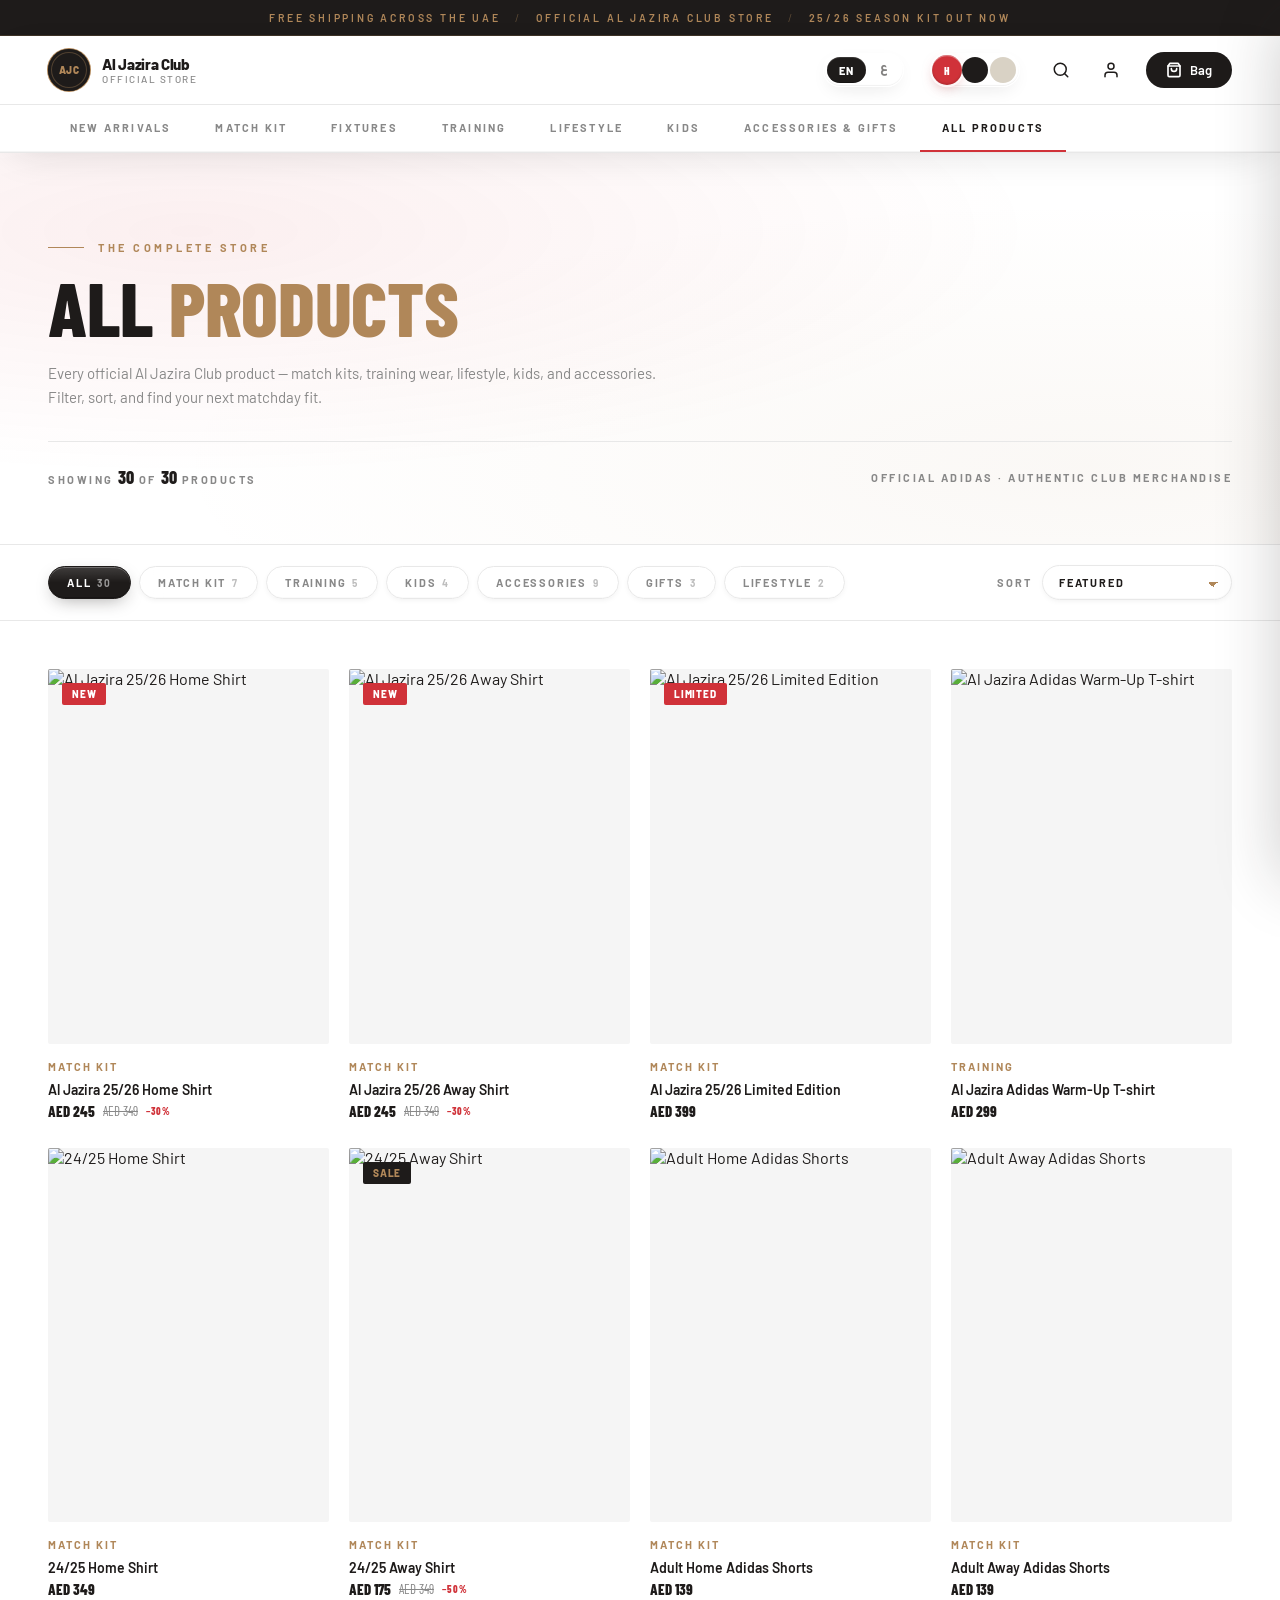
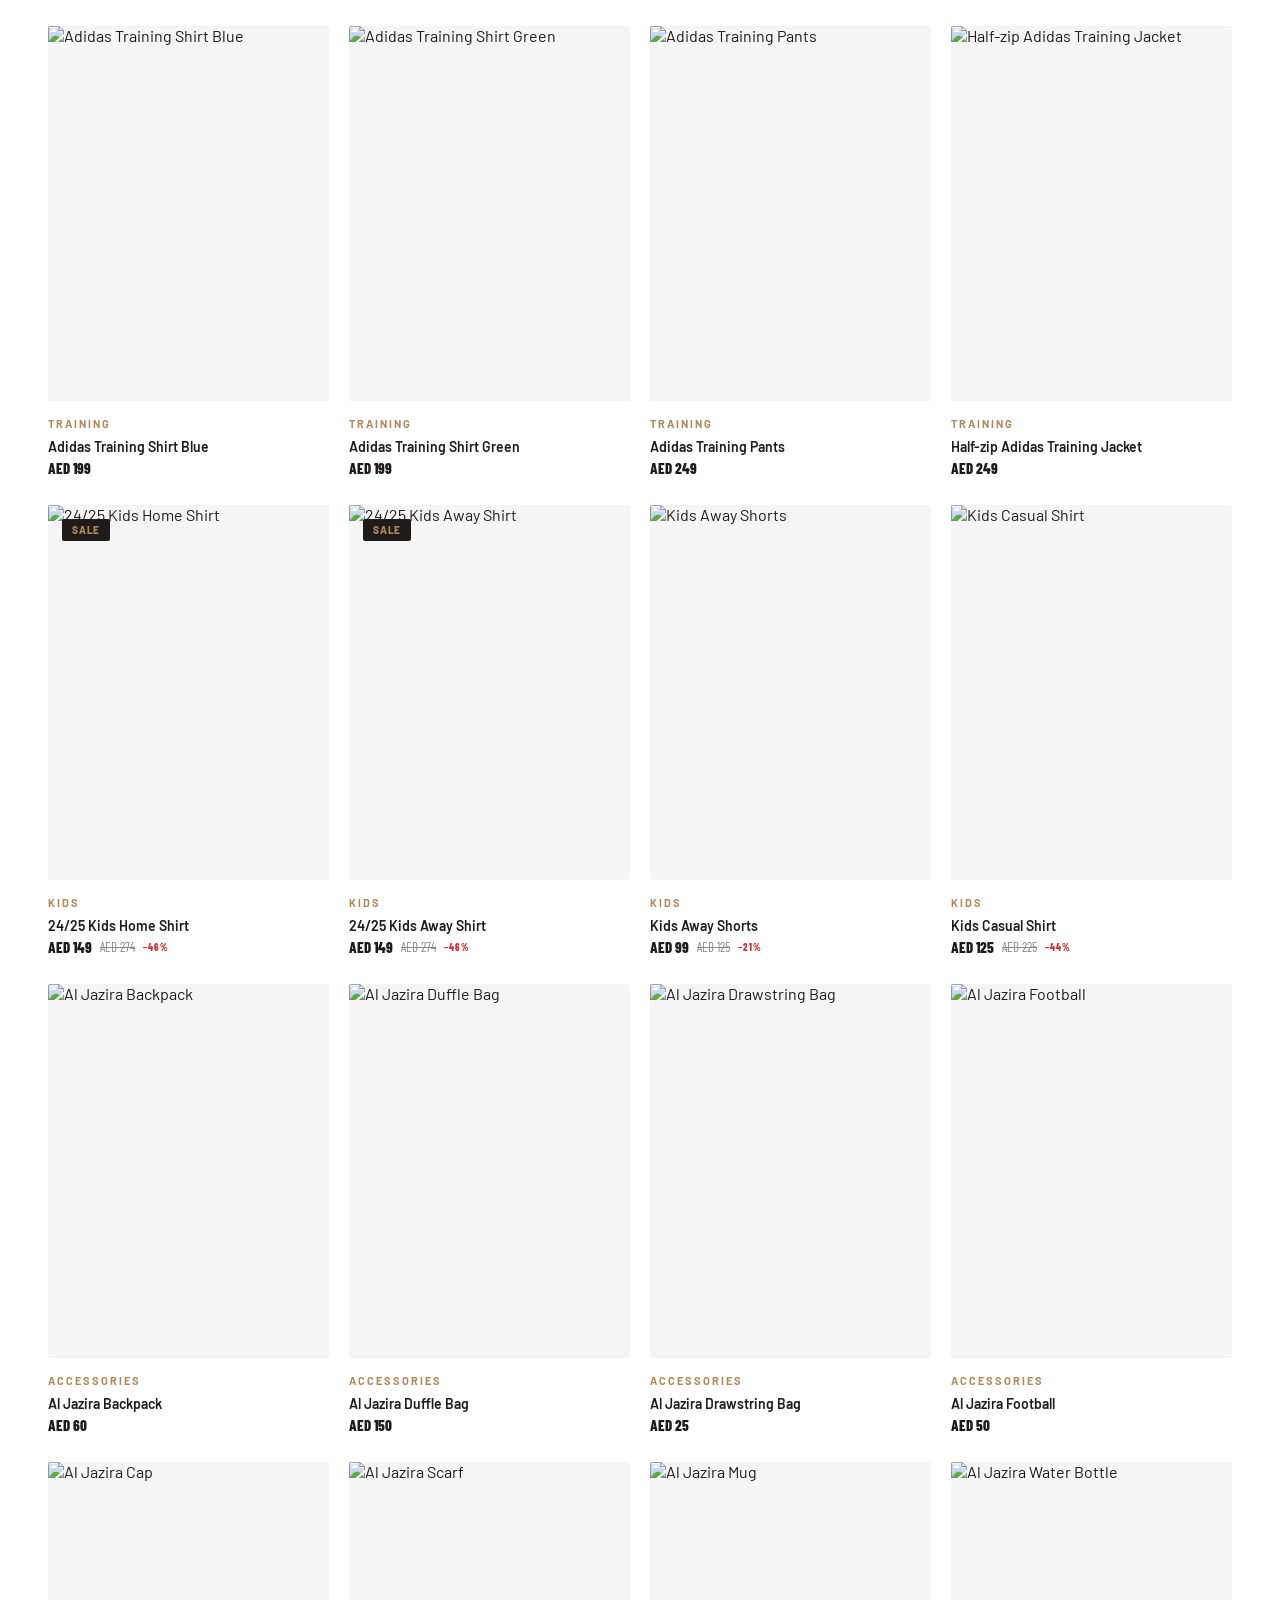
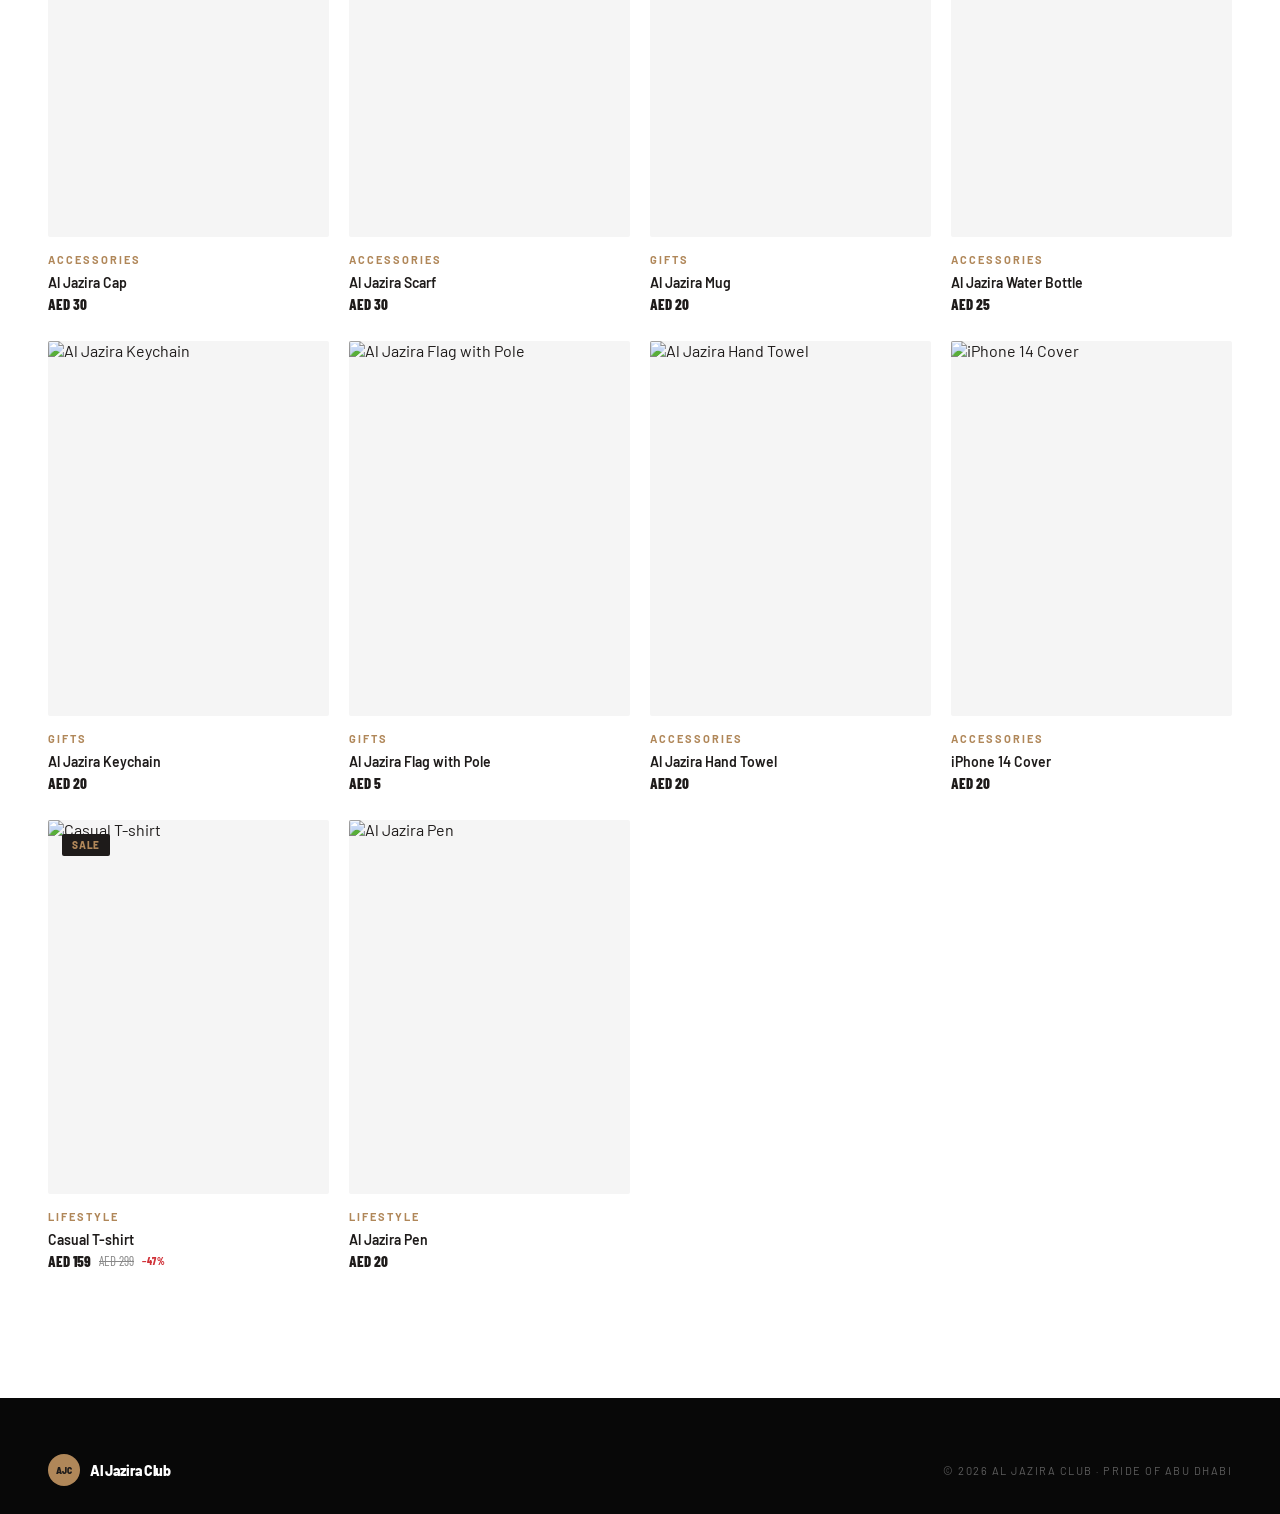
==== commit 68e9e126: "Add Fixtures & Results page with league table - New fixtures.html with Upcoming / Results / League T" ====
--- a/all-products.html
+++ b/all-products.html
@@ -1008,6 +1008,7 @@
     <div class="nav-cats">
       <a href="index.html#section-new" class="nav-cat" data-t="nav.new">New Arrivals</a>
       <a href="index.html#section-matchkit" class="nav-cat" data-t="nav.matchkit">Match Kit</a>
+      <a href="fixtures.html" class="nav-cat" data-t="nav.fixtures">Fixtures</a>
       <a href="index.html#section-training" class="nav-cat" data-t="nav.training">Training</a>
       <a href="index.html#section-lifestyle" class="nav-cat" data-t="nav.lifestyle">Lifestyle</a>
       <a href="index.html#section-kids" class="nav-cat" data-t="nav.kids">Kids</a>
--- a/lang.css
+++ b/lang.css
@@ -224,3 +224,195 @@
   letter-spacing: 0;
   line-height: 1.05;
 }
+
+/* ─────────────────────────────────────────────
+   MOBILE RESPONSIVE — applies to all pages
+   Fixes horizontal overflow and collapses
+   heavy-padded desktop layouts down to phone.
+   ───────────────────────────────────────────── */
+
+/* Hard cap — nothing should ever force a scroll wider than the viewport */
+html, body {
+  max-width: 100%;
+  overflow-x: hidden;
+}
+img, video, svg { max-width: 100%; }
+
+@media (max-width: 768px) {
+
+  /* ─── NAV ─── */
+  .nav-top {
+    padding: 0 16px !important;
+    height: 60px !important;
+    gap: 10px;
+  }
+  .nav-cats {
+    padding: 0 16px !important;
+  }
+  .nav-cat {
+    padding: 12px 14px !important;
+    font-size: 10px !important;
+    letter-spacing: 1.8px !important;
+  }
+  /* Hide less-essential nav icons on phone — keep language, kit, cart */
+  .nav-top .nav-icon-btn[title="Account"],
+  .nav-top .nav-icon-btn[title="Search"] { display: none; }
+  .nav-actions { gap: 8px !important; }
+  .cart-btn { padding: 8px 12px !important; font-size: 12px !important; }
+  .cart-btn svg { width: 14px !important; height: 14px !important; }
+  .logo-badge { width: 36px !important; height: 36px !important; }
+  .logo-text strong { font-size: 13px !important; }
+  .logo-text span { font-size: 9px !important; letter-spacing: 1px !important; }
+
+  /* Announcement bar smaller */
+  .announcement { padding: 9px 16px !important; font-size: 9.5px !important; letter-spacing: 1.8px !important; }
+  .announcement .sep { margin: 0 8px !important; }
+
+  /* ─── HERO ─── */
+  .hero { height: 80vh !important; min-height: 500px !important; }
+  .hero-content { padding: 0 20px !important; max-width: 100% !important; }
+  .hero-title { font-size: clamp(44px, 12vw, 72px) !important; }
+  .hero-desc { font-size: 14px !important; }
+  .hero-stats { display: none !important; }
+  .hero-btns { flex-direction: column; gap: 10px; }
+  .hero-btns a { width: 100%; justify-content: center; }
+
+  /* ─── SECTIONS — unify padding across pages ─── */
+  .section,
+  .products-section,
+  .players-section,
+  .customiser,
+  .newsletter-section,
+  .editorial-banner,
+  .page-hero,
+  .checkout-shell,
+  .help-section,
+  .filter-bar-inner,
+  .marquee-wrap,
+  footer {
+    padding-left: 20px !important;
+    padding-right: 20px !important;
+  }
+  .section, .products-section, .players-section { padding-top: 48px !important; padding-bottom: 48px !important; }
+  .customiser { padding-top: 56px !important; padding-bottom: 56px !important; }
+  .newsletter-section { padding-top: 56px !important; padding-bottom: 56px !important; }
+  .page-hero { padding-top: 48px !important; padding-bottom: 36px !important; }
+  .checkout-shell { padding-top: 32px !important; padding-bottom: 48px !important; grid-template-columns: 1fr !important; gap: 20px !important; }
+  .help-section { grid-template-columns: 1fr !important; margin-bottom: 48px !important; }
+
+  /* Section header stacks */
+  .section-header {
+    flex-direction: column !important;
+    align-items: flex-start !important;
+    gap: 14px !important;
+    margin-bottom: 28px !important;
+  }
+  .section-title { font-size: clamp(32px, 9vw, 44px) !important; }
+  .page-hero-title { font-size: clamp(40px, 11vw, 60px) !important; }
+  .newsletter-title { font-size: clamp(32px, 9vw, 42px) !important; }
+  .editorial-title { font-size: clamp(36px, 10vw, 54px) !important; }
+  .customiser-title { font-size: clamp(36px, 10vw, 54px) !important; }
+  .checkout-title { font-size: clamp(38px, 11vw, 56px) !important; }
+
+  /* ─── GRIDS ─── */
+  .product-grid { grid-template-columns: repeat(2, 1fr) !important; gap: 14px 10px !important; }
+  .players-grid { grid-template-columns: repeat(2, 1fr) !important; gap: 10px !important; }
+  .features {
+    grid-template-columns: repeat(2, 1fr) !important;
+  }
+  .feature {
+    padding: 18px 16px !important;
+    border-right: none !important;
+    border-bottom: 1px solid var(--rule) !important;
+    gap: 12px !important;
+  }
+  .feature:nth-last-child(-n+2) { border-bottom: none; }
+  .feature-icon { width: 34px !important; height: 34px !important; }
+  .feature-title { font-size: 13px !important; }
+  .feature-desc { font-size: 11px !important; }
+
+  .category-tiles { grid-template-columns: repeat(2, 1fr) !important; gap: 10px !important; }
+
+  .footer-top {
+    grid-template-columns: 1fr !important;
+    gap: 28px !important;
+  }
+  .footer-inner {
+    flex-direction: column !important;
+    align-items: flex-start !important;
+    gap: 16px !important;
+  }
+
+  /* ─── PRODUCT CARDS ─── */
+  .product-name { font-size: 13px !important; }
+  .product-category { font-size: 10px !important; letter-spacing: 1.5px !important; }
+  .price-current { font-size: 13px !important; }
+  .price-original { font-size: 11px !important; }
+
+  /* ─── EDITORIAL BANNER ─── */
+  .editorial-banner { min-height: 380px !important; margin: 24px 0 !important; }
+  .editorial-banner-content { padding: 40px 20px !important; max-width: 100% !important; }
+
+  /* ─── CUSTOMISER ─── */
+  .customiser-inner { grid-template-columns: 1fr !important; gap: 32px !important; }
+  .cust-footer { flex-direction: column !important; align-items: flex-start !important; gap: 16px !important; }
+  .customiser-cta { width: 100%; justify-content: center; }
+  .cust-segmented { flex-wrap: wrap; }
+  .cust-sizes button { min-width: 44px !important; height: 42px !important; }
+
+  /* Nameset card stays readable */
+  .nameset-card { padding: 16px 18px !important; gap: 12px !important; }
+  .nameset-name { font-size: clamp(22px, 5.5vw, 34px) !important; letter-spacing: 3px !important; }
+  .nameset-number { font-size: clamp(44px, 11vw, 68px) !important; }
+
+  /* ─── PLAYER TILES ─── */
+  .player-number { font-size: 44px !important; }
+  .player-monogram { font-size: 56px !important; }
+  .player-name { font-size: 16px !important; }
+
+  /* ─── FILTER BAR ─── */
+  .filter-bar { top: 104px !important; }
+  .filter-bar-inner { flex-direction: column !important; align-items: flex-start !important; gap: 14px !important; padding-top: 14px !important; padding-bottom: 14px !important; }
+  .filter-chips {
+    overflow-x: auto;
+    flex-wrap: nowrap !important;
+    scrollbar-width: none;
+    width: 100%;
+    padding-bottom: 4px;
+  }
+  .filter-chips::-webkit-scrollbar { display: none; }
+  .filter-sort { width: 100%; justify-content: space-between; }
+
+  /* Product detail on phone */
+  .product-detail-grid { grid-template-columns: 1fr !important; gap: 20px !important; }
+  .product-detail-section { padding: 20px !important; }
+  .breadcrumb { font-size: 11px !important; }
+  .product-detail-name { font-size: clamp(28px, 8vw, 42px) !important; }
+  .size-options { flex-wrap: wrap; }
+
+  /* Related grid 2 cols */
+  .related-grid { grid-template-columns: repeat(2, 1fr) !important; gap: 12px !important; }
+  .related-section { padding: 0 20px 48px !important; }
+
+  /* Cart drawer full-width */
+  .cart-drawer { width: 100vw !important; max-width: 100vw !important; }
+
+  /* Checkout */
+  .checkout-main, .checkout-summary, .help-card { padding: 22px !important; }
+  .form-grid { grid-template-columns: 1fr !important; gap: 12px !important; }
+  .checkout-summary { position: static !important; }
+
+  /* Marquee quieter on phone */
+  .marquee-item { padding: 0 18px !important; font-size: 10px !important; }
+
+  /* Scroll-top chip offset so it doesn't collide with thumb */
+  .scroll-top { bottom: 20px !important; right: 20px !important; width: 44px !important; height: 44px !important; }
+}
+
+@media (max-width: 420px) {
+  .nav-cat { padding: 10px 10px !important; font-size: 9px !important; letter-spacing: 1.4px !important; }
+  .logo-text { display: none; } /* tiny screens: badge only */
+  .hero-title { font-size: 44px !important; }
+  .product-grid { gap: 10px 8px !important; }
+  .editorial-banner-content { padding: 32px 16px !important; }
+}
